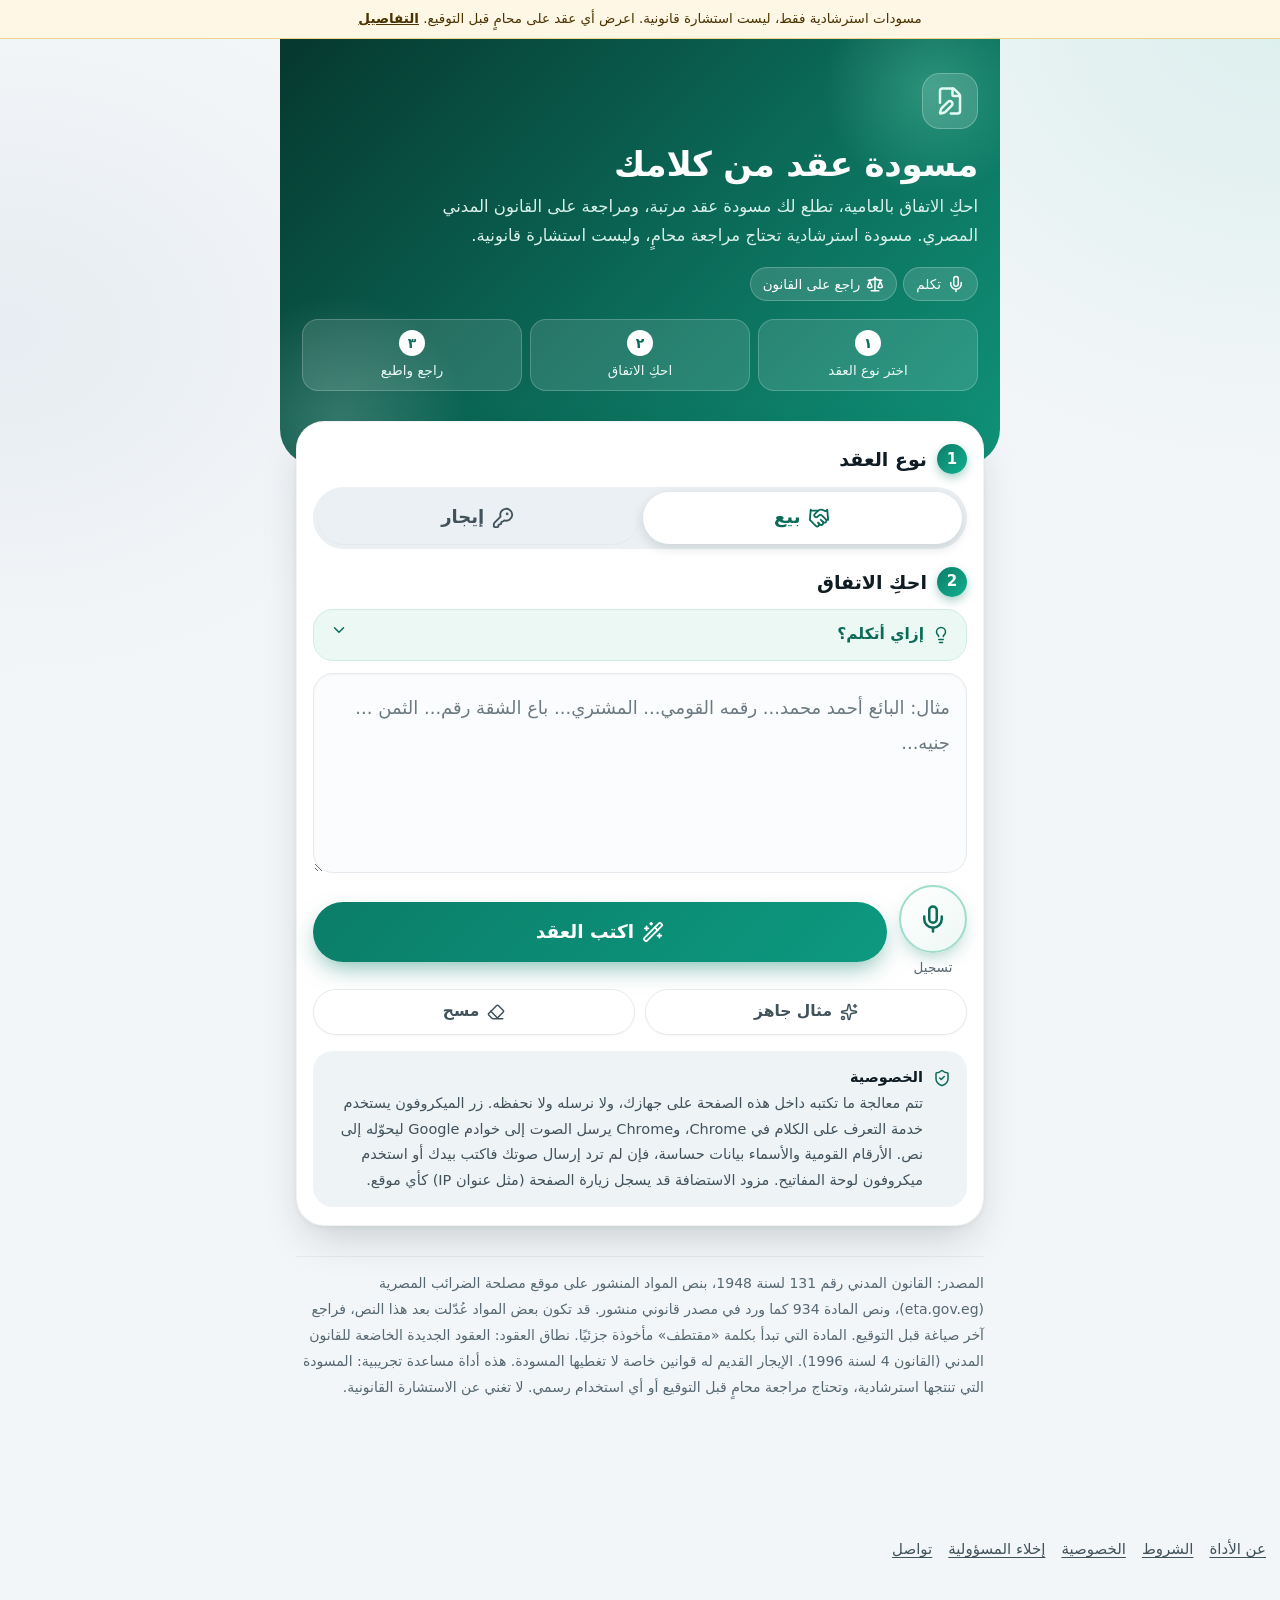
==== tpl.html @ 4c4e06c0 "Add tpl.html" ====
<!doctype html>
<html lang="ar" dir="rtl">
<head>
<meta charset="utf-8">
<meta name="viewport" content="width=device-width, initial-scale=1">
<meta name="theme-color" content="#0e5c4c">
<meta name="color-scheme" content="light">
<meta http-equiv="Content-Security-Policy" content="default-src 'none'; script-src 'unsafe-inline'; style-src 'unsafe-inline'; font-src data:; img-src data:; connect-src 'none'; media-src 'none'; object-src 'none'; base-uri 'none'; form-action 'none'">
<meta name="referrer" content="no-referrer">
<link rel="icon" href="data:image/svg+xml,%3Csvg%20xmlns=%27http://www.w3.org/2000/svg%27%20viewBox=%270%200%2024%2024%27%3E%3Crect%20width=%2724%27%20height=%2724%27%20rx=%275%27%20fill=%27%230e5c4c%27/%3E%3Cpath%20d=%27M8%206h6l3%203v9H8z%27%20fill=%27none%27%20stroke=%27white%27%20stroke-width=%271.6%27/%3E%3C/svg%3E">
<meta name="description" content="مسودة عقد بيع أو إيجار من كلامك بالعامية المصرية، مع مراجعة على القانون المدني. مسودة استرشادية ليست استشارة قانونية.">
<title>مسودة عقد من كلامك</title>
<style>
*{box-sizing:border-box;-webkit-tap-highlight-color:transparent}
:root{
 --ink:#14232a;--ink2:#3d4e55;--mute:#53656c;--line:#e4dfd4;--bg:#f4f1ea;--card:#fff;
 --g900:#0a3f34;--g700:#0e5c4c;--g600:#127560;--g100:#dcefe8;--g50:#eef7f3;
 --amber:#8a5a00;--amberbg:#fff4d9;--amberb:#efd48f;--blue:#254f8f;--bluebg:#eaf1fb;--blueb:#c6d6ee;--red:#c2272d;--paper:#fffdf7;
 --r1:12px;--r2:18px;--r3:24px;--sh1:0 1px 2px rgba(40,30,10,.06),0 2px 8px rgba(40,30,10,.05);--sh2:0 8px 28px rgba(40,30,10,.12)}
html{-webkit-text-size-adjust:100%;scroll-behavior:smooth}
body{margin:0;background:var(--bg);color:var(--ink);font:17px/1.8 'Tajawal',system-ui,'Segoe UI',Tahoma,Arial,sans-serif}
svg.i{width:22px;height:22px;fill:none;stroke:currentColor;stroke-width:2;stroke-linecap:round;stroke-linejoin:round;flex:none}
svg.i.sm{width:18px;height:18px}svg.i.lg{width:30px;height:30px}
main{max-width:720px;margin:0 auto;padding:0 16px 130px}
.hero{background:radial-gradient(120% 140% at 100% 0,#16856d 0,#0e5c4c 45%,#0a3f34 100%);color:#fff;margin:0 -16px 0;padding:28px 20px 56px;border-radius:0 0 30px 30px;position:relative;overflow:hidden}
.hero:before{content:"";position:absolute;inset:auto -40px -60px auto;width:200px;height:200px;border-radius:50%;background:rgba(255,255,255,.06)}
.hero .logo{width:48px;height:48px;border-radius:16px;background:rgba(255,255,255,.15);display:grid;place-items:center;margin-bottom:14px;color:#fff}
h1{font-size:30px;line-height:1.3;margin:0 0 8px;font-weight:700}
.hero p{margin:0;font-size:16px;line-height:1.75;color:#d3ece4;max-width:34em}
.hero .chips{display:flex;flex-wrap:wrap;gap:6px;margin-top:16px}
.hero .chips span{display:inline-flex;align-items:center;gap:6px;background:rgba(255,255,255,.13);border-radius:999px;padding:2px 10px 2px 11px;font-size:13px}
.panel{background:var(--card);border-radius:var(--r3);box-shadow:var(--sh2);padding:18px 16px 16px;margin:-34px 0 0;position:relative}
h2{font-size:19px;margin:0 0 10px;display:flex;align-items:center;gap:10px;font-weight:700}
h2 .n{display:inline-grid;place-items:center;width:28px;height:28px;border-radius:50%;background:var(--g700);color:#fff;font-size:15px}
.sect{margin:26px 0 0}
.sect>h2{margin-top:0}
h3{font-size:15px;margin:18px 0 6px;color:var(--mute);font-weight:700;display:flex;align-items:center;gap:6px}
p{margin:6px 0}
.sub{color:var(--mute);font-size:15px}
.seg{display:grid;grid-template-columns:1fr 1fr;background:#ece8de;border-radius:var(--r2);padding:5px;gap:5px;margin-bottom:16px}
.seg button{min-height:54px;border:0;background:transparent;border-radius:14px;font-size:18px;font-weight:700;color:var(--mute);display:flex;align-items:center;justify-content:center;gap:8px}
.seg button.on{background:#fff;color:var(--g700);box-shadow:0 2px 8px rgba(0,0,0,.13)}
button{font:inherit;min-height:52px;padding:0 18px;border-radius:var(--r2);border:1.5px solid #d6d0c4;background:#fff;color:var(--ink);cursor:pointer;font-weight:700;font-size:16.5px;display:inline-flex;align-items:center;justify-content:center;gap:8px}
button:active{transform:scale(.98)}
button:focus-visible,textarea:focus-visible,summary:focus-visible{outline:3px solid #7fb8a8;outline-offset:2px}
button.primary{background:var(--g700);color:#fff;border-color:var(--g700);font-size:18px;min-height:58px;box-shadow:0 4px 14px rgba(14,92,76,.28)}
.tips{font-size:15.5px;color:var(--ink2);background:var(--g50);border:1px solid #cfe6dd;border-radius:var(--r2);padding:2px 16px;margin:0 0 12px}
.tips summary{cursor:pointer;font-weight:700;color:var(--g700);min-height:46px;display:flex;align-items:center;gap:8px;list-style:none}
.tips summary::-webkit-details-marker{display:none}
.tips summary .chev{margin-inline-start:auto;transition:transform .2s}
.tips[open] summary .chev{transform:rotate(180deg)}
.tips ul{margin:0 0 10px;padding:0 20px 0 0}
.tips li{margin:4px 0}
.field{position:relative}
textarea{width:100%;min-height:200px;font:inherit;font-size:18px;line-height:1.95;padding:16px;border:1.5px solid #d6d0c4;border-radius:var(--r2);color:var(--ink);resize:vertical;background:#fdfcf9;display:block}
textarea::placeholder{color:#6b7a80}
textarea:focus{border-color:var(--g600);background:#fff}
#status:empty{display:none}#status{min-height:22px;font-size:15px;color:var(--mute);margin:6px 2px 0;display:flex;align-items:center;gap:6px}
.err{color:var(--red)!important}
.bar2{display:grid;grid-template-columns:auto 1fr;gap:12px;align-items:center;margin-top:12px}
.mic{width:68px;height:68px;min-height:68px;padding:0;border-radius:50%;background:var(--g50);border:2px solid #a9d3c5;color:var(--g700);position:relative}
.mic svg.i{width:30px;height:30px}
.mic.rec{background:var(--red);border-color:var(--red);color:#fff;animation:pulse 1.4s infinite}
@keyframes pulse{0%{box-shadow:0 0 0 0 rgba(194,39,45,.45)}100%{box-shadow:0 0 0 18px rgba(194,39,45,0)}}
.lbl{font-size:13.5px;color:var(--mute);text-align:center;margin-top:2px}
.micwrap{display:flex;flex-direction:column;align-items:center}
.row2{display:grid;grid-template-columns:1fr 1fr;gap:10px;margin-top:10px}
.row2 button{min-height:46px;font-size:15.5px;color:var(--ink2);font-weight:700}
.disc{display:flex;gap:10px;background:#fff4e0;border:1.5px solid #e9b54a;border-radius:var(--r2);padding:12px 14px;margin:0 0 12px;font-size:15px;line-height:1.75;color:#4a3300}.disc b{display:block;font-size:16px}.disc svg{flex:none;margin-top:4px;color:#a86a00}
.note{display:flex;gap:10px;background:#efe9df;border-radius:var(--r2);padding:14px 16px;margin:16px 0 0;font-size:14.5px;line-height:1.75;color:var(--ink2)}
.note svg{margin-top:4px;color:var(--g700)}
.note b{display:block;margin-bottom:1px;color:var(--ink)}
.sum{background:var(--card);border:1px solid var(--line);border-radius:var(--r3);padding:16px;margin:0 0 4px;box-shadow:var(--sh1);display:grid;grid-template-columns:auto 1fr;gap:16px;align-items:center}
.sum.bad{background:#fffaf0;border-color:var(--amberb)}
.ring{--p:0;width:82px;height:82px;border-radius:50%;background:conic-gradient(var(--g600) calc(var(--p)*1%),#e8e3d8 0);display:grid;place-items:center;position:relative}
.sum.bad .ring{background:conic-gradient(#d99a12 calc(var(--p)*1%),#eadfc3 0)}
.ring:before{content:"";position:absolute;inset:9px;background:#fff;border-radius:50%}
.sum.bad .ring:before{background:#fffaf0}
.ring b{position:relative;font-size:22px;line-height:1;font-weight:700;text-align:center}
.ring small{display:block;font-size:12px;color:var(--mute);font-weight:400;margin-top:2px}
.sum .tt{font-size:19px;font-weight:700;line-height:1.5}
.sum .sub{font-size:14.5px;line-height:1.65;margin-top:4px}
.chk{background:var(--card);border:1px solid var(--line);border-radius:var(--r2);padding:13px 14px;margin:10px 0;display:flex;gap:12px;align-items:flex-start;box-shadow:var(--sh1)}
.chk .ic{flex:none;width:36px;height:36px;border-radius:12px;display:grid;place-items:center}
.chk.x{background:#fffaf0;border-color:var(--amberb)}
.chk.x .ic{background:var(--amberbg);color:var(--amber)}
.chk.i{background:#f7faff;border-color:var(--blueb)}
.chk.i .ic{background:var(--bluebg);color:var(--blue)}
.chk b{display:block;line-height:1.55;font-size:17px}
.chk .d{color:var(--ink2);font-size:15px;line-height:1.7;margin-top:2px}
.art{display:inline-block;background:#efe9df;border-radius:8px;padding:0 8px;font-size:13px;margin-inline-start:8px;color:var(--mute);font-weight:400;line-height:1.7;vertical-align:1px}
.oks{display:flex;flex-wrap:wrap;gap:8px;margin:6px 0}
.ok{background:var(--g100);color:var(--g700);border-radius:999px;padding:3px 12px 3px 14px;font-size:15px;font-weight:700;display:inline-flex;align-items:center;gap:5px}
.ok .art{background:#fff;margin-inline-start:4px}
.doc{background:var(--paper);border-radius:4px;padding:0 0 22px;margin:12px 0;box-shadow:0 10px 30px rgba(60,45,10,.16),0 0 0 1px #e6dfcd;font-family:'NaskhDoc','Tajawal',serif;position:relative;overflow:hidden}
.doc:before{content:"";display:block;height:8px;background:linear-gradient(90deg,var(--g900),var(--g600))}
.doc .in{padding:22px 20px 0}
.doc .t{font-size:30px;font-weight:700;text-align:center;margin:0 0 6px;color:var(--g900)}
.doc .tl{height:2px;margin:0 auto 20px;width:96px;background:#b8a874;border-radius:2px}
.doc p{line-height:2.15;margin:0 0 12px;font-size:19.5px;text-align:justify}
.doc .cl{margin:0 0 14px}
.doc .ch{display:flex;align-items:center;gap:8px;font-weight:700;color:var(--g700);font-size:18px;line-height:1.7;margin-bottom:0}
.doc .ch:after{content:"";flex:1;height:1px;background:#e3dcc8}
.doc .ch em{font-style:normal;color:var(--ink2);font-weight:400}
.doc .cl p{margin:0}
.doc .sigs{display:grid;grid-template-columns:1fr 1fr;gap:18px;margin-top:30px}
.doc .sg{border-top:1.5px solid #8a8f8c;padding-top:6px;text-align:center;font-size:17px;line-height:1.6}
.doc .sg small{display:block;color:var(--mute);font-size:14px}
mark{background:var(--amberbg);color:#5e3d00;padding:0 6px;border-radius:6px;font-weight:700;box-shadow:inset 0 -2px 0 var(--amberb)}
.ref{background:var(--card);border:1px solid var(--line);border-radius:var(--r2);padding:12px 14px;margin:8px 0;box-shadow:var(--sh1)}.ref b{display:inline-block;color:var(--g700);background:var(--g50);border-radius:8px;padding:0 10px;margin-bottom:2px}.ref span{display:block;color:var(--ink);font-size:16px;line-height:1.85}
footer{color:var(--mute);font-size:14px;line-height:1.85;margin-top:30px;border-top:1px solid var(--line);padding-top:14px}
.dock{position:fixed;inset-inline:0;bottom:0;background:rgba(255,253,247,.96);backdrop-filter:blur(8px);border-top:1px solid var(--line);padding:10px 14px calc(10px + env(safe-area-inset-bottom));display:grid;grid-template-columns:1.2fr 1fr;gap:10px;max-width:720px;margin:0 auto;box-shadow:0 -8px 24px rgba(60,45,10,.10);border-radius:20px 20px 0 0}
.dock[hidden]{display:none}
.hint{display:flex;gap:8px;align-items:flex-start;color:var(--ink2);font-size:15px;margin:2px 0 10px}
@media(min-width:560px){.hero{border-radius:0 0 30px 30px}}

.lawbar{background:#fff4e0;border-bottom:1.5px solid #e9b54a;color:#4a3300;font-size:14px;line-height:1.6;padding:8px 14px;text-align:center}
.lawbar a{color:#4a3300;font-weight:700}
nav.fnav{display:flex;flex-wrap:wrap;gap:6px 16px;margin:18px 0 0;padding:0;font-size:15px}
nav.fnav a{color:var(--ink2);text-underline-offset:3px;padding:6px 0;min-height:24px}
.pg{background:var(--card);border:1px solid var(--line);border-radius:var(--r2);padding:18px 16px;margin:14px 12px}
.pg h1{margin:0 0 10px;font-size:24px}.pg h2{margin:16px 0 4px;font-size:17px}.pg p,.pg li{line-height:1.9;color:var(--ink2)}
.pg ul{padding-inline-start:20px;margin:6px 0}
.pg .back{display:inline-block;margin-top:12px;font-weight:700;color:var(--ink)}
.pg mark{background:#fff1b8;color:#14232a;padding:0 4px;border-radius:4px}
.tver{margin-top:14px;font-size:13px;color:var(--mute);border-top:1px dashed var(--line);padding-top:8px}
.dock{grid-template-columns:minmax(0,1.3fr) minmax(0,1fr) minmax(0,1fr);gap:8px}.dock button{padding-inline:8px;min-width:0}

/* v4 modern */
:root{--ink:#0f1c24;--ink2:#41525b;--mute:#566872;--line:#e6eaee;--bg:#f3f6f8;--card:#fff;--acc:#0b7d68;--acc2:#12b08f;--g700:#0b6b59;--g600:#0b7d68;--g50:#ecf8f4;--g100:#d6f0e8;--r1:14px;--r2:20px;--r3:28px;--sh1:0 1px 2px rgba(15,28,36,.05),0 4px 14px rgba(15,28,36,.06);--sh2:0 2px 4px rgba(15,28,36,.04),0 18px 44px -12px rgba(15,28,36,.22)}
body{background:var(--bg);background-image:radial-gradient(60% 40% at 100% 0,rgba(18,176,143,.10),transparent 70%),radial-gradient(50% 30% at 0 20%,rgba(37,79,143,.06),transparent 70%);background-repeat:no-repeat;letter-spacing:0}
.hero{background:linear-gradient(135deg,#06382f 0%,#0b6b59 55%,#12a487 120%);padding:34px 22px 74px;border-radius:0 0 36px 36px}
.hero:before{width:260px;height:260px;inset:auto auto -90px -70px;background:radial-gradient(circle,rgba(255,255,255,.18),rgba(255,255,255,0) 70%)}
.hero:after{content:"";position:absolute;inset:-60px -40px auto auto;width:220px;height:220px;border-radius:50%;background:radial-gradient(circle,rgba(125,235,200,.28),rgba(125,235,200,0) 70%)}
.hero .logo{width:56px;height:56px;border-radius:18px;background:rgba(255,255,255,.16);border:1px solid rgba(255,255,255,.28);backdrop-filter:blur(6px)}
h1{font-size:34px;line-height:1.25;font-weight:800;letter-spacing:-.2px}
.hero p{font-size:16.5px;color:#d9f1ea}
.hero .chips span{background:rgba(255,255,255,.14);border:1px solid rgba(255,255,255,.22);padding:4px 12px;font-size:13.5px}
.steps{display:grid;grid-template-columns:repeat(3,1fr);gap:8px;margin:18px 0 0;padding:0;list-style:none}
.steps li{background:rgba(255,255,255,.12);border:1px solid rgba(255,255,255,.2);border-radius:16px;padding:10px 8px;text-align:center;font-size:13.5px;line-height:1.5;color:#eafaf5;display:flex;flex-direction:column;align-items:center;gap:4px}
.steps b{display:grid;place-items:center;width:26px;height:26px;border-radius:50%;background:#fff;color:#0b6b59;font-size:14px}
.panel{border-radius:var(--r3);box-shadow:var(--sh2);border:1px solid rgba(15,28,36,.05);padding:20px 16px 18px;margin-top:-44px}
h2{font-size:19px;font-weight:800}
h2 .n{background:linear-gradient(135deg,var(--acc),var(--acc2));width:30px;height:30px;box-shadow:0 4px 10px rgba(11,125,104,.35)}
.seg{background:#eaf0f3;border-radius:999px;padding:5px}
.seg button{border-radius:999px;min-height:52px;color:var(--ink2)}
.seg button.on{color:var(--g700);box-shadow:0 4px 12px rgba(15,28,36,.14)}
button{border:1.5px solid var(--line);border-radius:999px;background:#fff;box-shadow:0 1px 2px rgba(15,28,36,.04)}
button.primary{background:linear-gradient(135deg,var(--acc) 0%,#0d9a80 100%);border:0;box-shadow:0 10px 24px -6px rgba(11,125,104,.55);min-height:60px;font-size:18.5px}
.mic{background:linear-gradient(135deg,#fff,var(--g50));border:2px solid #9fdccb;box-shadow:0 8px 20px -8px rgba(11,125,104,.5)}
.tips{background:var(--g50);border:1px solid #cdeee3;border-radius:var(--r2)}
textarea{border:1.5px solid var(--line);background:#fbfcfd;border-radius:var(--r2);box-shadow:inset 0 1px 2px rgba(15,28,36,.04)}
textarea:focus{border-color:var(--acc2);box-shadow:0 0 0 4px rgba(18,176,143,.16)}
.note{background:#eef3f6;border-radius:var(--r2)}
.sect>h2{font-size:20px}
.dock{background:rgba(255,255,255,.88);backdrop-filter:saturate(1.4) blur(14px);border-top:1px solid rgba(15,28,36,.08);box-shadow:0 -10px 30px -12px rgba(15,28,36,.22);border-radius:22px 22px 0 0}
.doc{background:#fff;border-radius:var(--r2);box-shadow:var(--sh2);border:1px solid rgba(15,28,36,.05);border-top:5px solid var(--acc2)}
.pg{border-radius:var(--r3);box-shadow:var(--sh1);border:1px solid rgba(15,28,36,.05)}
.lawbar{background:#fff7e6;border-bottom:1px solid #f0d28a;font-size:13.5px}
footer{color:var(--mute)}
.dock{grid-template-columns:minmax(0,1.5fr) minmax(0,1fr) minmax(0,1fr)}.dock button{font-size:15px;white-space:nowrap;padding-inline:6px;gap:6px}
@media print{
 body{background:#fff}.lawbar,.hero,.panel,#checks,.sum,#sumsect,.hint,.dock,footer,nav.fnav,.sect>h2,#refsect,.pg,.noprint{display:none!important}
 #out,#out>.sect{display:block!important;border:0;box-shadow:none;padding:0;margin:0}
 #out>.sect:first-child,#out>.sect:last-child{display:none!important}
 .disc{break-inside:avoid}
 #out[hidden]{display:none!important}
 .printdisc{display:block!important}
 .doc,.doc .in{box-shadow:none!important;border:0!important;font-size:13pt;color:#000}
 mark{background:none;border-bottom:1px dotted #000;color:#000}
}
.printdisc{display:none;font-size:11pt;border:1px solid #000;padding:6px 8px;margin-bottom:10px}
@media(prefers-reduced-motion:reduce){*{animation:none!important;transition:none!important}}
</style>
</head>
<body>
<noscript><p style="padding:20px;font:18px/1.8 system-ui,Tahoma,Arial,sans-serif;background:#fff4e0;margin:0">هذه الصفحة تحتاج تفعيل JavaScript في المتصفح لتعمل.</p></noscript>
<svg width="0" height="0" style="position:absolute" aria-hidden="true"><defs><symbol id="i-mic" viewBox="0 0 24 24"><path d="M12 19v3" /> <path d="M19 10v2a7 7 0 0 1-14 0v-2" /> <rect x="9" y="2" width="6" height="13" rx="3" /></symbol><symbol id="i-mic-off" viewBox="0 0 24 24"><path d="M12 19v3" /> <path d="M15 9.34V5a3 3 0 0 0-5.68-1.33" /> <path d="M16.95 16.95A7 7 0 0 1 5 12v-2" /> <path d="M18.89 13.23A7 7 0 0 0 19 12v-2" /> <path d="m2 2 20 20" /> <path d="M9 9v3a3 3 0 0 0 5.12 2.12" /></symbol><symbol id="i-file-text" viewBox="0 0 24 24"><path d="M6 22a2 2 0 0 1-2-2V4a2 2 0 0 1 2-2h8a2.4 2.4 0 0 1 1.704.706l3.588 3.588A2.4 2.4 0 0 1 20 8v12a2 2 0 0 1-2 2z" /> <path d="M14 2v5a1 1 0 0 0 1 1h5" /> <path d="M10 9H8" /> <path d="M16 13H8" /> <path d="M16 17H8" /></symbol><symbol id="i-copy" viewBox="0 0 24 24"><rect width="14" height="14" x="8" y="8" rx="2" ry="2" /> <path d="M4 16c-1.1 0-2-.9-2-2V4c0-1.1.9-2 2-2h10c1.1 0 2 .9 2 2" /></symbol><symbol id="i-download" viewBox="0 0 24 24"><path d="M12 15V3" /> <path d="M21 15v4a2 2 0 0 1-2 2H5a2 2 0 0 1-2-2v-4" /> <path d="m7 10 5 5 5-5" /></symbol><symbol id="i-check" viewBox="0 0 24 24"><path d="M20 6 9 17l-5-5" /></symbol><symbol id="i-info" viewBox="0 0 24 24"><circle cx="12" cy="12" r="10" /> <path d="M12 16v-4" /> <path d="M12 8h.01" /></symbol><symbol id="i-scale" viewBox="0 0 24 24"><path d="M12 3v18" /> <path d="m19 8 3 8a5 5 0 0 1-6 0zV7" /> <path d="M3 7h1a17 17 0 0 0 8-2 17 17 0 0 0 8 2h1" /> <path d="m5 8 3 8a5 5 0 0 1-6 0zV7" /> <path d="M7 21h10" /></symbol><symbol id="i-eraser" viewBox="0 0 24 24"><path d="M21 21H8a2 2 0 0 1-1.42-.587l-3.994-3.999a2 2 0 0 1 0-2.828l10-10a2 2 0 0 1 2.829 0l5.999 6a2 2 0 0 1 0 2.828L12.834 21" /> <path d="m5.082 11.09 8.828 8.828" /></symbol><symbol id="i-sparkles" viewBox="0 0 24 24"><path d="M11.017 2.814a1 1 0 0 1 1.966 0l1.051 5.558a2 2 0 0 0 1.594 1.594l5.558 1.051a1 1 0 0 1 0 1.966l-5.558 1.051a2 2 0 0 0-1.594 1.594l-1.051 5.558a1 1 0 0 1-1.966 0l-1.051-5.558a2 2 0 0 0-1.594-1.594l-5.558-1.051a1 1 0 0 1 0-1.966l5.558-1.051a2 2 0 0 0 1.594-1.594z" /> <path d="M20 2v4" /> <path d="M22 4h-4" /> <circle cx="4" cy="20" r="2" /></symbol><symbol id="i-chevron-down" viewBox="0 0 24 24"><path d="m6 9 6 6 6-6" /></symbol><symbol id="i-key-round" viewBox="0 0 24 24"><path d="M2.586 17.414A2 2 0 0 0 2 18.828V21a1 1 0 0 0 1 1h3a1 1 0 0 0 1-1v-1a1 1 0 0 1 1-1h1a1 1 0 0 0 1-1v-1a1 1 0 0 1 1-1h.172a2 2 0 0 0 1.414-.586l.814-.814a6.5 6.5 0 1 0-4-4z" /> <circle cx="16.5" cy="7.5" r=".5" fill="currentColor" /></symbol><symbol id="i-handshake" viewBox="0 0 24 24"><path d="m11 17 2 2a1 1 0 1 0 3-3" /> <path d="m14 14 2.5 2.5a1 1 0 1 0 3-3l-3.88-3.88a3 3 0 0 0-4.24 0l-.88.88a1 1 0 1 1-3-3l2.81-2.81a5.79 5.79 0 0 1 7.06-.87l.47.28a2 2 0 0 0 1.42.25L21 4" /> <path d="m21 3 1 11h-2" /> <path d="M3 3 2 14l6.5 6.5a1 1 0 1 0 3-3" /> <path d="M3 4h8" /></symbol><symbol id="i-square-pen" viewBox="0 0 24 24"><path d="M12 3H5a2 2 0 0 0-2 2v14a2 2 0 0 0 2 2h14a2 2 0 0 0 2-2v-7" /> <path d="M18.375 2.625a1 1 0 0 1 3 3l-9.013 9.014a2 2 0 0 1-.853.505l-2.873.84a.5.5 0 0 1-.62-.62l.84-2.873a2 2 0 0 1 .506-.852z" /></symbol><symbol id="i-shield-check" viewBox="0 0 24 24"><path d="M20 13c0 5-3.5 7.5-7.66 8.95a1 1 0 0 1-.67-.01C7.5 20.5 4 18 4 13V6a1 1 0 0 1 1-1c2 0 4.5-1.2 6.24-2.72a1.17 1.17 0 0 1 1.52 0C14.51 3.81 17 5 19 5a1 1 0 0 1 1 1z" /> <path d="m9 12 2 2 4-4" /></symbol><symbol id="i-trash" viewBox="0 0 24 24"><path d="M10 11v6" /> <path d="M14 11v6" /> <path d="M19 6v14a2 2 0 0 1-2 2H7a2 2 0 0 1-2-2V6" /> <path d="M3 6h18" /> <path d="M8 6V4a2 2 0 0 1 2-2h4a2 2 0 0 1 2 2v2" /></symbol><symbol id="i-wand-sparkles" viewBox="0 0 24 24"><path d="m21.64 3.64-1.28-1.28a1.21 1.21 0 0 0-1.72 0L2.36 18.64a1.21 1.21 0 0 0 0 1.72l1.28 1.28a1.2 1.2 0 0 0 1.72 0L21.64 5.36a1.2 1.2 0 0 0 0-1.72" /> <path d="m14 7 3 3" /> <path d="M5 6v4" /> <path d="M19 14v4" /> <path d="M10 2v2" /> <path d="M7 8H3" /> <path d="M21 16h-4" /> <path d="M11 3H9" /></symbol><symbol id="i-circle-check" viewBox="0 0 24 24"><circle cx="12" cy="12" r="10" /> <path d="m16 9-5.5 5.5L8 12" /></symbol><symbol id="i-lightbulb" viewBox="0 0 24 24"><path d="M15 14c.2-1 .7-1.7 1.5-2.5 1-.9 1.5-2.2 1.5-3.5A6 6 0 0 0 6 8c0 1 .2 2.2 1.5 3.5.7.7 1.3 1.5 1.5 2.5" /> <path d="M9 18h6" /> <path d="M10 22h4" /></symbol><symbol id="i-file-pen" viewBox="0 0 24 24"><path d="M12.659 22H18a2 2 0 0 0 2-2V8a2.4 2.4 0 0 0-.706-1.706l-3.588-3.588A2.4 2.4 0 0 0 14 2H6a2 2 0 0 0-2 2v9.34" /> <path d="M14 2v5a1 1 0 0 0 1 1h5" /> <path d="M10.378 12.622a1 1 0 0 1 3 3.003L8.36 20.637a2 2 0 0 1-.854.506l-2.867.837a.5.5 0 0 1-.62-.62l.836-2.869a2 2 0 0 1 .506-.853z" /></symbol><symbol id="i-circle-x" viewBox="0 0 24 24"><circle cx="12" cy="12" r="10" /> <path d="m15 9-6 6" /> <path d="m9 9 6 6" /></symbol><symbol id="i-stamp" viewBox="0 0 24 24"><path d="M14 13V8.5C14 7 15 7 15 5a3 3 0 0 0-6 0c0 2 1 2 1 3.5V13" /> <path d="M20 15.5a2.5 2.5 0 0 0-2.5-2.5h-11A2.5 2.5 0 0 0 4 15.5V17a1 1 0 0 0 1 1h14a1 1 0 0 0 1-1z" /> <path d="M5 22h14" /></symbol><symbol id="i-alert" viewBox="0 0 24 24"><path d="m21.73 18-8-14a2 2 0 0 0-3.48 0l-8 14A2 2 0 0 0 4 21h16a2 2 0 0 0 1.73-3"/><path d="M12 9v4"/><path d="M12 17h.01"/></symbol></defs></svg>
<aside class="lawbar" aria-label="تنبيه قانوني">مسودات استرشادية فقط، ليست استشارة قانونية. اعرض أي عقد على محامٍ قبل التوقيع. <a href="#/disclaimer">التفاصيل</a></aside>
<main>
<div id="home"><header class="hero"><div class="logo"><svg class="i lg" aria-hidden="true"><use href="#i-file-pen"/></svg></div><h1>مسودة عقد من كلامك</h1><p>احكِ الاتفاق بالعامية، تطلع لك مسودة عقد مرتبة، ومراجعة على القانون المدني المصري. مسودة استرشادية تحتاج مراجعة محامٍ، وليست استشارة قانونية.</p><div class="chips"><span><svg class="i sm" aria-hidden="true"><use href="#i-mic"/></svg>تكلم</span><span><svg class="i sm" aria-hidden="true"><use href="#i-scale"/></svg>راجع على القانون</span></div><ol class="steps"><li><b>١</b>اختر نوع العقد</li><li><b>٢</b>احكِ الاتفاق</li><li><b>٣</b>راجع واطبع</li></ol></header>
<section class="panel">
<h2><span class="n">1</span>نوع العقد</h2>
<div class="seg" role="group" aria-label="نوع العقد"><button id="k-sale" class="on" type="button"><svg class="i" aria-hidden="true"><use href="#i-handshake"/></svg>بيع</button><button id="k-lease" type="button"><svg class="i" aria-hidden="true"><use href="#i-key-round"/></svg>إيجار</button></div>
<h2><span class="n">2</span>احكِ الاتفاق</h2>
<details class="tips"><summary><svg class="i sm" aria-hidden="true"><use href="#i-lightbulb"/></svg>إزاي أتكلم؟<span class="chev"><svg class="i sm" aria-hidden="true"><use href="#i-chevron-down"/></svg></span></summary><ul><li>اذكر البائع والمشتري (أو المؤجر والمستأجر) بالاسم، ثم الرقم القومي لكل واحد.</li><li>جملة قصيرة لكل معلومة: الوصف، الثمن أو الأجرة، السداد، المدة، التسليم.</li><li>الأرقام بالأرقام أو بالكلام، مع كلمة «جنيه».</li><li>التاريخ مثل: من 1/1/2027، أو: من أول يناير 2027.</li></ul></details>
<div class="field"><textarea id="txt" dir="rtl" lang="ar" placeholder="مثال: البائع أحمد محمد... رقمه القومي... المشتري... باع الشقة رقم... الثمن ... جنيه..." aria-label="نص الاتفاق"></textarea></div>
<div id="status" role="status"></div>
<div class="bar2"><div class="micwrap"><button id="mic" class="mic" type="button" aria-label="ابدأ التسجيل"><svg class="i" aria-hidden="true"><use href="#i-mic"/></svg></button><div class="lbl" id="miclbl">تسجيل</div></div><button id="go" class="primary" type="button"><svg class="i" aria-hidden="true"><use href="#i-wand-sparkles"/></svg>اكتب العقد</button></div>
<div class="row2"><button id="ex" type="button"><svg class="i sm" aria-hidden="true"><use href="#i-sparkles"/></svg>مثال جاهز</button><button id="clr" type="button"><svg class="i sm" aria-hidden="true"><use href="#i-eraser"/></svg>مسح</button></div>
<div class="note"><svg class="i sm" aria-hidden="true"><use href="#i-shield-check"/></svg><div><b>الخصوصية</b>تتم معالجة ما تكتبه داخل هذه الصفحة على جهازك، ولا نرسله ولا نحفظه. زر الميكروفون يستخدم خدمة التعرف على الكلام في Chrome، وChrome يرسل الصوت إلى خوادم Google ليحوّله إلى نص. الأرقام القومية والأسماء بيانات حساسة، فإن لم ترد إرسال صوتك فاكتب بيدك أو استخدم ميكروفون لوحة المفاتيح. مزود الاستضافة قد يسجل زيارة الصفحة (مثل عنوان IP) كأي موقع.</div></div>
</section>
<div id="out" hidden>
<section class="sect"><h2><span class="n">3</span>مراجعة على القانون المدني</h2>
<div class="sum" id="sum" role="status"></div>
<div id="checks"></div></section>
<section class="sect"><h2><span class="n">4</span>المسودة</h2>
<div class="disc" role="note"><svg class="i sm" aria-hidden="true"><use href="#i-alert"/></svg><div><b>تنبيه مهم</b>هذه مسودة آلية للاسترشاد فقط. ليست استشارة قانونية ولا عقدًا نهائيًا، وقد تخطئ في فهم الكلام أو في اختيار البنود. قبل التوقيع اعرضها على محامٍ، وراجع الأسماء والأرقام والمبالغ من المستندات الأصلية. ولا تنتقل ملكية العقار إلا بالتسجيل في الشهر العقاري.</div></div>
<p class="hint"><svg class="i sm" aria-hidden="true"><use href="#i-info"/></svg><span>الخانات الصفراء بين أقواس مربعة ناقصة. أكمل كلامك واضغط «اكتب العقد» مرة ثانية، أو انسخ النص وعدّله.</span></p>
<div class="printdisc">مسودة استرشادية آلية وليست استشارة قانونية. تُراجَع من محامٍ قبل التوقيع.</div><div class="doc" id="doc"></div></section>
<section class="sect"><h2><svg class="i" aria-hidden="true"><use href="#i-scale"/></svg>المواد المرجعية</h2>
<div id="refs"></div></section>
</div>
<footer>المصدر: القانون المدني رقم 131 لسنة 1948، بنص المواد المنشور على موقع مصلحة الضرائب المصرية (eta.gov.eg)، ونص المادة 934 كما ورد في مصدر قانوني منشور. قد تكون بعض المواد عُدّلت بعد هذا النص، فراجع آخر صياغة قبل التوقيع. المادة التي تبدأ بكلمة «مقتطف» مأخوذة جزئيًا. نطاق العقود: العقود الجديدة الخاضعة للقانون المدني (القانون 4 لسنة 1996). الإيجار القديم له قوانين خاصة لا تغطيها المسودة. هذه أداة مساعدة تجريبية: المسودة التي تنتجها استرشادية، وتحتاج مراجعة محامٍ قبل التوقيع أو أي استخدام رسمي. لا تغني عن الاستشارة القانونية.</footer>

</div>
<section id="pg-about" class="pg" hidden><h1>عن الأداة</h1><p>«مسودة عقد من كلامك» أداة مجانية تجريبية. تحكي الاتفاق بالعامية المصرية، فتطلع لك مسودة عقد بيع أو إيجار مرتبة، وتراجعها على نصوص القانون المدني المصري.</p><h2>من نحن</h2><p>الأداة من تطوير وتشغيل سامح طه، بشكل فردي. يعمل سامح في صياغة العقود وكتابتها، ويعمل في مكتب محاماة، وأُعدّت الأداة بعد الرجوع إلى مكتب المحاماة الذي يعمل فيه.</p><h2>ما هي وما ليست</h2><ul><li>أداة مساعدة تكتب مسودة وتنبّه للبنود الناقصة.</li><li>ليست مكتب محاماة ولا جهة حكومية، ولا تقدم استشارة قانونية، ولا تعوّض عن المحامي.</li><li>لا تسجّل العقد في الشهر العقاري ولا توثّقه.</li><li>المسودة للاسترشاد فقط، وراجعها مع محامٍ قبل التوقيع.</li></ul><h2>الدعم</h2><p>لأي مشكلة في استخدام الأداة (خطأ في الموقع أو سؤال عن طريقة الاستخدام): <a href="mailto:samehtaha747@gmail.com">samehtaha747@gmail.com</a>. الدعم تقني فقط ولا نرد على أي استفسار قانوني.</p><a class="back" href="#/">العودة للأداة</a></section>
<section id="pg-terms" class="pg" hidden><h1>شروط الاستخدام</h1><p>باستخدامك الأداة توافق على التالي. آخر تحديث: ٢٦ نوفمبر ٢٠٢٦.</p><ul><li>الأداة تنتج مسودات استرشادية آلية. قد تخطئ في فهم الكلام أو في اختيار البنود أو في الأسماء والأرقام والمبالغ.</li><li>أنت المسؤول عن مراجعة كل بيان في المسودة من مستنداتك الأصلية قبل أي استخدام.</li><li>لا تعتمد على المسودة وحدها في توقيع أو دفع أو تسجيل. اعرضها على محامٍ مرخّص.</li><li>تُقدَّم الأداة «كما هي» دون أي ضمان بالدقة أو الاكتمال أو الملاءمة لحالتك. وبالقدر الذي يسمح به القانون، لا يتحمل مشغّل الأداة مسؤولية عن أي خسارة ناتجة عن استخدامها. تحقق من مدى سريان هذا البند مع محامٍ.</li><li>نصوص المواد المعروضة مأخوذة من القانون المدني رقم 131 لسنة 1948 كما نشرته مصلحة الضرائب المصرية، وقد تكون عُدّلت لاحقًا.</li><li>لا تدخل بيانات حقيقية حساسة لا حاجة لها. استخدم أسماء وأرقامًا تجريبية عند التجربة.</li></ul><p>هذه الصياغة نفسها تحتاج مراجعة محامٍ قبل الإطلاق الرسمي.</p><a class="back" href="#/">العودة للأداة</a></section>
<section id="pg-privacy" class="pg" hidden><h1>الخصوصية</h1><p>آخر تحديث: ٢٦ نوفمبر ٢٠٢٦.</p><h2>ما تكتبه</h2><p>النص الذي تكتبه أو تتكلم به يُعالَج داخل متصفحك على جهازك لتكوين المسودة. لا يرسله موقعنا إلى أي خادم ولا يحفظه، ويختفي عند إغلاق الصفحة أو تحديثها.</p><h2>الميكروفون</h2><p>زر الميكروفون يطلب إذنك أولًا، ويستخدم خدمة التعرف على الكلام في متصفح Chrome. Chrome يرسل الصوت إلى خوادم Google ليحوّله إلى نص، وهذا يخضع لسياسة خصوصية Google وليس لنا سيطرة عليه. لا نحصل على تسجيل الصوت. إن أردت تجنّب ذلك فاكتب بيدك ولا تضغط زر الميكروفون.</p><h2>ما قد تسجله الاستضافة</h2><p>الموقع مُستضاف لدى مزوّد استضافة خارجي، وقد تسجّل خوادمه بيانات تقنية مثل عنوان IP ونوع المتصفح عند فتح الصفحة. لا نضع في الصفحة أي أدوات تتبع أو إعلانات أو كوكيز.</p><h2>مراسلة الدعم</h2><p>إن راسلت بريد الدعم فالرسالة تصل إلى سامح طه وتخضع لسياسة خصوصية مزوّد البريد. نستخدمها للرد عليك فقط. لا ترسل بيانات عقد حقيقية أو أرقامًا قومية.</p><h2>ملاحظة</h2><p>إن أضفنا مستقبلًا حسابات أو حفظًا للعقود، سنحدّث هذه الصفحة قبل ذلك. هذه الصياغة تحتاج مراجعة محامٍ، خصوصًا لو استخدم الموقع أشخاص خارج مصر.</p><a class="back" href="#/">العودة للأداة</a></section>
<section id="pg-disclaimer" class="pg" hidden><h1>إخلاء مسؤولية قانوني</h1><p>المسودات التي تنتجها هذه الأداة استرشادية فقط، وليست استشارة قانونية ولا عقدًا نهائيًا.</p><ul><li>قد تحتوي المسودة على أخطاء أو نقص أو بنود لا تناسب حالتك.</li><li>لا تنتقل ملكية العقار إلا بالتسجيل في الشهر العقاري، ومجرد توقيع عقد عرفي لا يكفي لذلك.</li><li>الإيجار القديم (القوانين 49 لسنة 1977 و136 لسنة 1981 و164 لسنة 2025) والأراضي الزراعية لهما قواعد خاصة لا تغطيها الأداة.</li><li>لا تشمل المسودة الضرائب والرسوم، وهي تختلف بحسب الحالة.</li><li><b>اعرض أي مسودة على محامٍ مرخّص قبل التوقيع.</b></li></ul><a class="back" href="#/">العودة للأداة</a></section>
<section id="pg-contact" class="pg" hidden><h1>تواصل معنا</h1><p>للدعم الفني على الموقع: <a href="mailto:samehtaha747@gmail.com">samehtaha747@gmail.com</a>. نرد على مشاكل الاستخدام فقط، ولا نقدم استشارات قانونية. لا ترسل في رسالتك رقمًا قوميًا أو بيانات عقد حقيقية. للاستشارة القانونية توجّه إلى محامٍ.</p><a class="back" href="#/">العودة للأداة</a></section>
</main>
<nav class="fnav" style="margin:0 14px 90px" aria-label="روابط الموقع"><a href="#/about">عن الأداة</a><a href="#/terms">الشروط</a><a href="#/privacy">الخصوصية</a><a href="#/disclaimer">إخلاء المسؤولية</a><a href="#/contact">تواصل</a></nav>
<div class="dock" id="dock" hidden><button id="copy" class="primary" type="button"><svg class="i" aria-hidden="true"><use href="#i-copy"/></svg><span id="copylbl">انسخ العقد</span></button><button id="word" type="button"><svg class="i" aria-hidden="true"><use href="#i-download"/></svg>Word</button><button id="prt" type="button"><svg class="i" aria-hidden="true"><use href="#i-file-text"/></svg>طباعة</button></div>
<script>
__LOGIC__
const $ = (id) => document.getElementById(id);
const svg = (n, c) => '<svg class="i ' + (c || '') + '" aria-hidden="true"><use href="#i-' + n + '"/></svg>';
const ICON_ALERT = svg('alert', 'sm'), ICON_INFO = svg('info', 'sm'), ICON_OK = svg('check', 'sm');
const esc = (s) => s.replace(/[&<>"']/g, (c) => ({ '&': '&amp;', '<': '&lt;', '>': '&gt;', '"': '&quot;', "'": '&#39;' }[c]));
const TEMPLATE_VER = 'نسخة القالب 1.0 · ٢٦ نوفمبر ٢٠٢٦';
let kind = 'sale', lastPlain = '', recording = false, rec = null, base = '';
function setKind(k) { kind = k; $('k-sale').className = k === 'sale' ? 'on' : ''; $('k-lease').className = k === 'lease' ? 'on' : ''; $('txt').value = ''; $('out').hidden = true; $('dock').hidden = true; }
$('k-sale').onclick = () => setKind('sale');
$('k-lease').onclick = () => setKind('lease');
$('ex').onclick = () => { $('txt').value = SAMPLES[kind]; render(); };
$('clr').onclick = () => { $('txt').value = ''; $('out').hidden = true; $('dock').hidden = true; };
$('go').onclick = render;
const ph = (s) => s.split(/(\u0001[^\u0002]*\u0002)/).filter(Boolean).map((x) => x.startsWith('\u0001') ? '<mark>[' + esc(x.slice(1, -1)) + ']</mark>' : esc(x)).join('');
function docHtml(lines) {
  let h = '<div class="in">', sigs = [];
  for (const s of lines) {
    if (s.startsWith('# ')) { h += '<div class="t">' + esc(s.slice(2)) + '</div><div class="tl"></div>'; continue; }
    if (/: \.{6,}$/.test(s)) { sigs.push(s.replace(/: \.{6,}$/, '').replace(/^الطرف (?:الأول|الثاني) /, '')); continue; }
    const cm = /^(البند [^(:]+)\(([^)]*)\):\s*(.*)$/.exec(s);
    if (cm) { h += '<div class="cl"><div class="ch">' + esc(cm[1].trim()) + '<em>' + esc(cm[2]) + '</em></div><p>' + ph(cm[3]) + '</p></div>'; continue; }
    h += '<p>' + ph(s) + '</p>';
  }
  if (sigs.length) h += '<div class="sigs">' + sigs.map((x) => '<div class="sg">' + esc(x.replace(/[()]/g, '')) + '<small>التوقيع</small></div>').join('') + '</div>';
  return h + '<div class="tver">' + TEMPLATE_VER + ' · مسودة استرشادية تحتاج مراجعة محامٍ</div></div>';
}
function render() {
  const text = $('txt').value;
  if (!text.trim()) { status('اكتب أو سجّل الاتفاق أولًا، ثم اضغط «اكتب العقد».', true); $('txt').focus(); return; }
  status('');
  const p = parse(kind, text), checks = runChecks(kind, p), lines = build(kind, p);
  const real = checks.filter((c) => !c.info), missing = real.filter((c) => !c.ok).length, okc = real.length - missing;
  $('sum').className = 'sum' + (missing ? ' bad' : '');
  const pct = Math.round(okc / real.length * 100);
  $('sum').innerHTML = '<div class="ring" style="--p:' + pct + '"><b>' + okc + '/' + real.length + '<small>موجود</small></b></div><div><div class="tt">' + (missing ? missing + (missing === 1 ? ' بند يحتاج انتباه' : ' بنود تحتاج انتباه') : 'كل البنود الأساسية موجودة') + '</div><div class="sub">الفحص يتأكد من وجود الأركان في كلامك فقط. لا يتأكد من صحة الأسماء أو الأرقام أو من الملكية.</div></div>';
  const card = (c, cls, ic) => '<div class="chk ' + cls + '"><div class="ic" aria-hidden="true">' + ic + '</div><div><b>' + esc(c.name) + (c.art ? ' <span class="art">' + c.art + '</span>' : '') + '</b><div class="d">' + esc(c.detail) + '</div></div></div>';
  const need = checks.filter((c) => !c.info && !c.ok), infos = checks.filter((c) => c.info), oks = checks.filter((c) => !c.info && c.ok);
  $('checks').innerHTML = (need.length ? '<h3>' + ICON_ALERT + 'يحتاج انتباه</h3>' + need.map((c) => card(c, 'x', ICON_ALERT)).join('') : '') + (infos.length ? '<h3>' + ICON_INFO + 'معلومات قانونية</h3>' + infos.map((c) => card(c, 'i', ICON_INFO)).join('') : '') + (oks.length ? '<h3>' + ICON_OK + 'موجود في كلامك</h3><div class="oks">' + oks.map((c) => '<span class="ok">' + ICON_OK + esc(c.name) + (c.art ? ' <span class="art">' + c.art + '</span>' : '') + '</span>').join('') + '</div>' : '');
  $('doc').innerHTML = docHtml(lines);
  lastPlain = lines.map((l) => l.replace(/^# /, '').replace(/\u0001([^\u0002]*)\u0002/g, '[$1]')).join('\n\n') + '\n\n' + TEMPLATE_VER + ' · مسودة استرشادية تحتاج مراجعة محامٍ';
  const show = kind === 'sale' ? ['م 418', 'م 419', 'م 428', 'م 430', 'م 431', 'م 435', 'م 439', 'م 447', 'م 458', 'م 462', 'م 223', 'م 224', 'م 934'] : ['م 558', 'م 559', 'م 562', 'م 564', 'م 567', 'م 579', 'م 583', 'م 590', 'م 591', 'م 593'];
  $('refs').innerHTML = REFS.filter((r) => show.includes(r.n)).map((r) => '<div class="ref"><b>' + r.n + '</b><span>' + esc(r.t) + '</span></div>').join('');
  $('out').hidden = false; $('dock').hidden = false;
  $('out').scrollIntoView({ behavior: window.matchMedia && matchMedia('(prefers-reduced-motion: reduce)').matches ? 'auto' : 'smooth' });
}
$('copy').onclick = async () => {
  try { await navigator.clipboard.writeText(lastPlain); $('copylbl').textContent = 'تم النسخ'; }
  catch (e) { const t = $('txt'); const ta = document.createElement('textarea'); ta.value = lastPlain; document.body.appendChild(ta); ta.select(); try { document.execCommand('copy'); $('copylbl').textContent = 'تم النسخ'; } catch (e2) { $('copylbl').textContent = 'تعذر النسخ'; } ta.remove(); }
  setTimeout(() => { $('copylbl').textContent = 'انسخ العقد'; }, 2000);
};
/*DOCX_START*/
function makeDocx(paras) {
  const enc = new TextEncoder();
  const X = (s) => s.replace(/&/g, '&amp;').replace(/</g, '&lt;').replace(/>/g, '&gt;').replace(/[\u0000-\u0008\u000B\u000C\u000E-\u001F]/g, '');
  const body = paras.map((t, i) => {
    const head = i === 0, last = i === paras.length - 1 && paras.length > 2;
    const sz = head ? 32 : last ? 20 : 26;
    const rpr = '<w:rPr><w:rFonts w:ascii="Arial" w:hAnsi="Arial" w:cs="Arial"/>' + (head ? '<w:b/><w:bCs/>' : '') + '<w:sz w:val="' + sz + '"/><w:szCs w:val="' + sz + '"/><w:rtl/><w:lang w:bidi="ar-EG"/></w:rPr>';
    return '<w:p><w:pPr><w:bidi/><w:spacing w:after="160" w:line="360" w:lineRule="auto"/><w:jc w:val="' + (head ? 'center' : 'both') + '"/></w:pPr><w:r>' + rpr + '<w:t xml:space="preserve">' + X(t) + '</w:t></w:r></w:p>';
  }).join('');
  const files = [
    ['[Content_Types].xml', '<?xml version="1.0" encoding="UTF-8" standalone="yes"?><Types xmlns="http://schemas.openxmlformats.org/package/2006/content-types"><Default Extension="rels" ContentType="application/vnd.openxmlformats-package.relationships+xml"/><Default Extension="xml" ContentType="application/xml"/><Override PartName="/word/document.xml" ContentType="application/vnd.openxmlformats-officedocument.wordprocessingml.document.main+xml"/></Types>'],
    ['_rels/.rels', '<?xml version="1.0" encoding="UTF-8" standalone="yes"?><Relationships xmlns="http://schemas.openxmlformats.org/package/2006/relationships"><Relationship Id="rId1" Type="http://schemas.openxmlformats.org/officeDocument/2006/relationships/officeDocument" Target="word/document.xml"/></Relationships>'],
    ['word/document.xml', '<?xml version="1.0" encoding="UTF-8" standalone="yes"?><w:document xmlns:w="http://schemas.openxmlformats.org/wordprocessingml/2006/main"><w:body>' + body + '<w:sectPr><w:pgSz w:w="11906" w:h="16838"/><w:pgMar w:top="1134" w:right="1134" w:bottom="1134" w:left="1134" w:header="708" w:footer="708" w:gutter="0"/><w:bidi/></w:sectPr></w:body></w:document>'],
  ].map(([n, c]) => [enc.encode(n), enc.encode(c)]);
  const tbl = new Uint32Array(256);
  for (let n = 0; n < 256; n++) { let c = n; for (let k = 0; k < 8; k++) c = c & 1 ? 0xEDB88320 ^ (c >>> 1) : c >>> 1; tbl[n] = c >>> 0; }
  const crc = (b) => { let c = 0xFFFFFFFF; for (let i = 0; i < b.length; i++) c = tbl[(c ^ b[i]) & 255] ^ (c >>> 8); return (c ^ 0xFFFFFFFF) >>> 0; };
  const parts = [], cen = []; let off = 0;
  const u16 = (v) => [v & 255, (v >> 8) & 255], u32 = (v) => [v & 255, (v >> 8) & 255, (v >> 16) & 255, (v >>> 24) & 255];
  for (const [nm, data] of files) {
    const c = crc(data);
    const lh = new Uint8Array([0x50, 0x4b, 3, 4, ...u16(20), ...u16(0x0800), ...u16(0), ...u16(0), ...u16(0x21), ...u32(c), ...u32(data.length), ...u32(data.length), ...u16(nm.length), ...u16(0)]);
    parts.push(lh, nm, data);
    cen.push(new Uint8Array([0x50, 0x4b, 1, 2, ...u16(20), ...u16(20), ...u16(0x0800), ...u16(0), ...u16(0), ...u16(0x21), ...u32(c), ...u32(data.length), ...u32(data.length), ...u16(nm.length), ...u16(0), ...u16(0), ...u16(0), ...u16(0), ...u32(0), ...u32(off)]), nm);
    off += lh.length + nm.length + data.length;
  }
  const cenLen = cen.reduce((s, x) => s + x.length, 0);
  const end = new Uint8Array([0x50, 0x4b, 5, 6, 0, 0, 0, 0, ...u16(files.length), ...u16(files.length), ...u32(cenLen), ...u32(off), 0, 0]);
  const all = [...parts, ...cen, end], out = new Uint8Array(all.reduce((s, x) => s + x.length, 0)); let p = 0;
  for (const x of all) { out.set(x, p); p += x.length; }
  return out;
}
/*DOCX_END*/
$('word').onclick = () => {
  const paras = lastPlain.split('\n\n').map((l) => l.replace(/\n/g, ' ')).filter(Boolean);
  const bytes = makeDocx(paras);
  const a = document.createElement('a'); a.href = URL.createObjectURL(new Blob([bytes], { type: 'application/vnd.openxmlformats-officedocument.wordprocessingml.document' }));
  a.download = (kind === 'sale' ? 'sale-contract' : 'lease-contract') + '.docx'; document.body.appendChild(a); a.click(); a.remove();
  setTimeout(() => URL.revokeObjectURL(a.href), 60000);
};
$('prt').onclick = () => window.print();
function route() {
  const h = (location.hash || '').replace(/^#\/?/, '');
  const ok = ['about', 'terms', 'privacy', 'disclaimer', 'contact'].includes(h);
  $('home').hidden = ok;
  for (const k of ['about', 'terms', 'privacy', 'disclaimer', 'contact']) $('pg-' + k).hidden = h !== k;
  $('dock').style.display = ok ? 'none' : '';
  const t = { about: 'عن الأداة', terms: 'شروط الاستخدام', privacy: 'الخصوصية', disclaimer: 'إخلاء المسؤولية', contact: 'تواصل' };
  document.title = ok ? t[h] + ' · مسودة عقد من كلامك' : TITLE0;
  window.scrollTo(0, 0);
}
const TITLE0 = document.title;
addEventListener('hashchange', route); route();
const SR = window.SpeechRecognition || window.webkitSpeechRecognition;
function status(m, err) { $('status').className = err ? 'err' : ''; $('status').textContent = m || ''; }
function stopRec() { recording = false; if (rec) { try { rec.stop(); } catch (e) {} } $('mic').className = 'mic'; $('mic').innerHTML = svg('mic'); $('miclbl').textContent = 'تسجيل'; }
$('mic').onclick = () => {
  if (!SR) { status('هذا المتصفح لا يدعم التعرف على الكلام. افتح الصفحة في Chrome، أو اكتب بيدك، أو استخدم ميكروفون لوحة المفاتيح.', true); return; }
  if (recording) { stopRec(); status('توقف التسجيل.'); return; }
  base = $('txt').value; recording = true; $('mic').className = 'mic rec'; $('mic').innerHTML = svg('mic-off'); $('miclbl').textContent = 'إيقاف'; status('جاري الاستماع... تكلم.');
  const start = () => {
    rec = new SR(); rec.lang = 'ar-EG'; rec.interimResults = true; rec.continuous = false;
    rec.onresult = (e) => {
      let fin = '', interim = '';
      for (let i = e.resultIndex; i < e.results.length; i++) { const t = e.results[i][0].transcript; if (e.results[i].isFinal) fin += t; else interim += t; }
      if (fin) { base = (base ? base.replace(/\s*$/, ' ') : '') + fin.trim(); }
      $('txt').value = base + (interim ? ' ' + interim : '');
    };
    rec.onerror = (e) => {
      if (e.error === 'no-speech') return;
      if (e.error === 'not-allowed' || e.error === 'service-not-allowed') { stopRec(); status('الميكروفون غير مسموح. اسمح للصفحة باستخدام الميكروفون من إعدادات الموقع في Chrome ثم جرّب مرة أخرى.', true); }
      else if (e.error === 'network') { stopRec(); status('تعذر الاتصال بخدمة التعرف على الكلام. تأكد من الإنترنت أو اكتب بيدك.', true); }
      else if (e.error === 'audio-capture') { stopRec(); status('لم يُعثر على ميكروفون في هذا الجهاز. اكتب بيدك أو وصّل ميكروفونًا.', true); }
      else if (e.error !== 'aborted') { stopRec(); status('تعذر التسجيل الصوتي. اكتب بيدك أو جرّب مرة أخرى.', true); }
    };
    rec.onend = () => { if (recording) { try { start(); } catch (e) { stopRec(); } } };
    rec.start();
  };
  try { start(); } catch (e) { stopRec(); status('تعذر بدء التسجيل.', true); }
};
</script>
<script type="text/plain" id="fontcss">
__FONTS__
</script>
<script>(function(){var s=document.createElement('style');s.textContent=document.getElementById('fontcss').textContent;document.head.appendChild(s);})();</script>
</body>
</html>
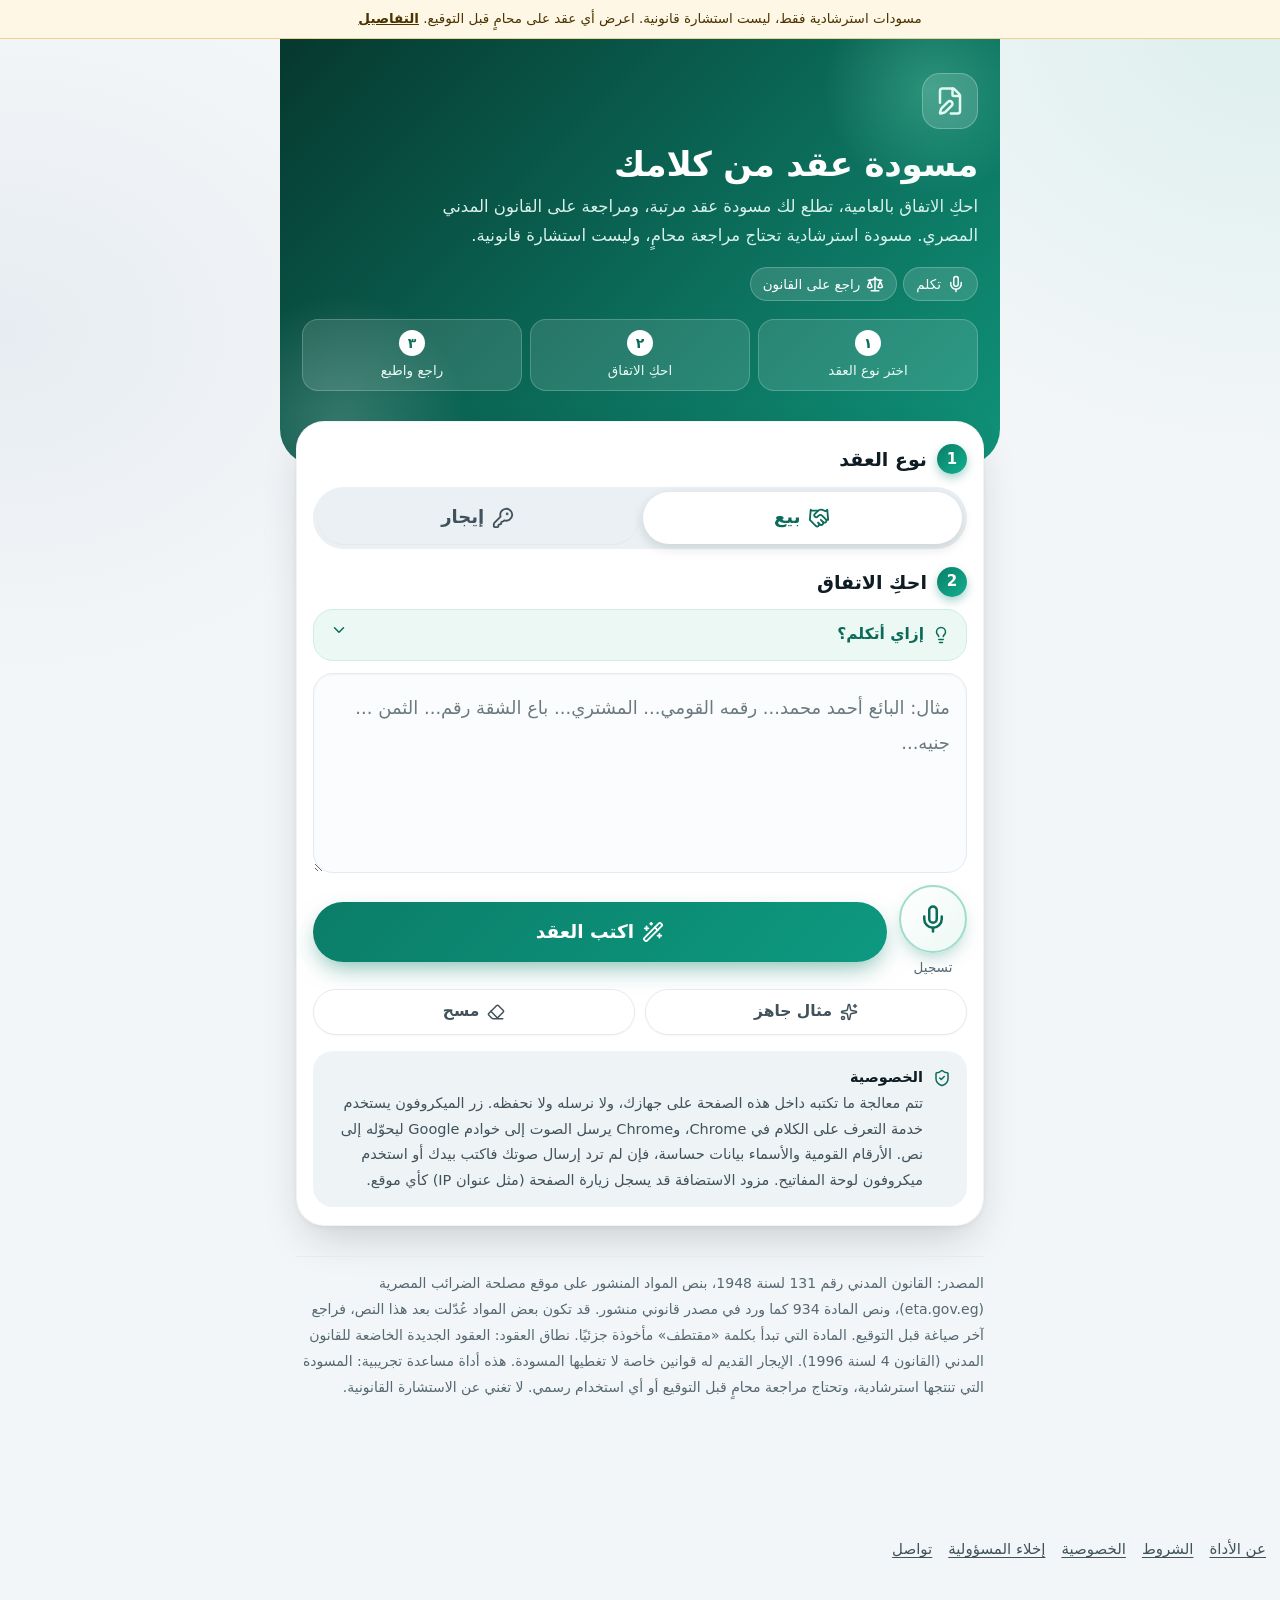
==== commit 826832cd: "Defer rendering of refs and footer with content-visibility" ====
--- a/tpl.html
+++ b/tpl.html
@@ -11,6 +11,7 @@
 <meta name="description" content="مسودة عقد بيع أو إيجار من كلامك بالعامية المصرية، مع مراجعة على القانون المدني. مسودة استرشادية ليست استشارة قانونية.">
 <title>مسودة عقد من كلامك</title>
 <style>
+#refs,footer{content-visibility:auto;contain-intrinsic-size:auto 320px}
 *{box-sizing:border-box;-webkit-tap-highlight-color:transparent}
 :root{
  --ink:#14232a;--ink2:#3d4e55;--mute:#53656c;--line:#e4dfd4;--bg:#f4f1ea;--card:#fff;
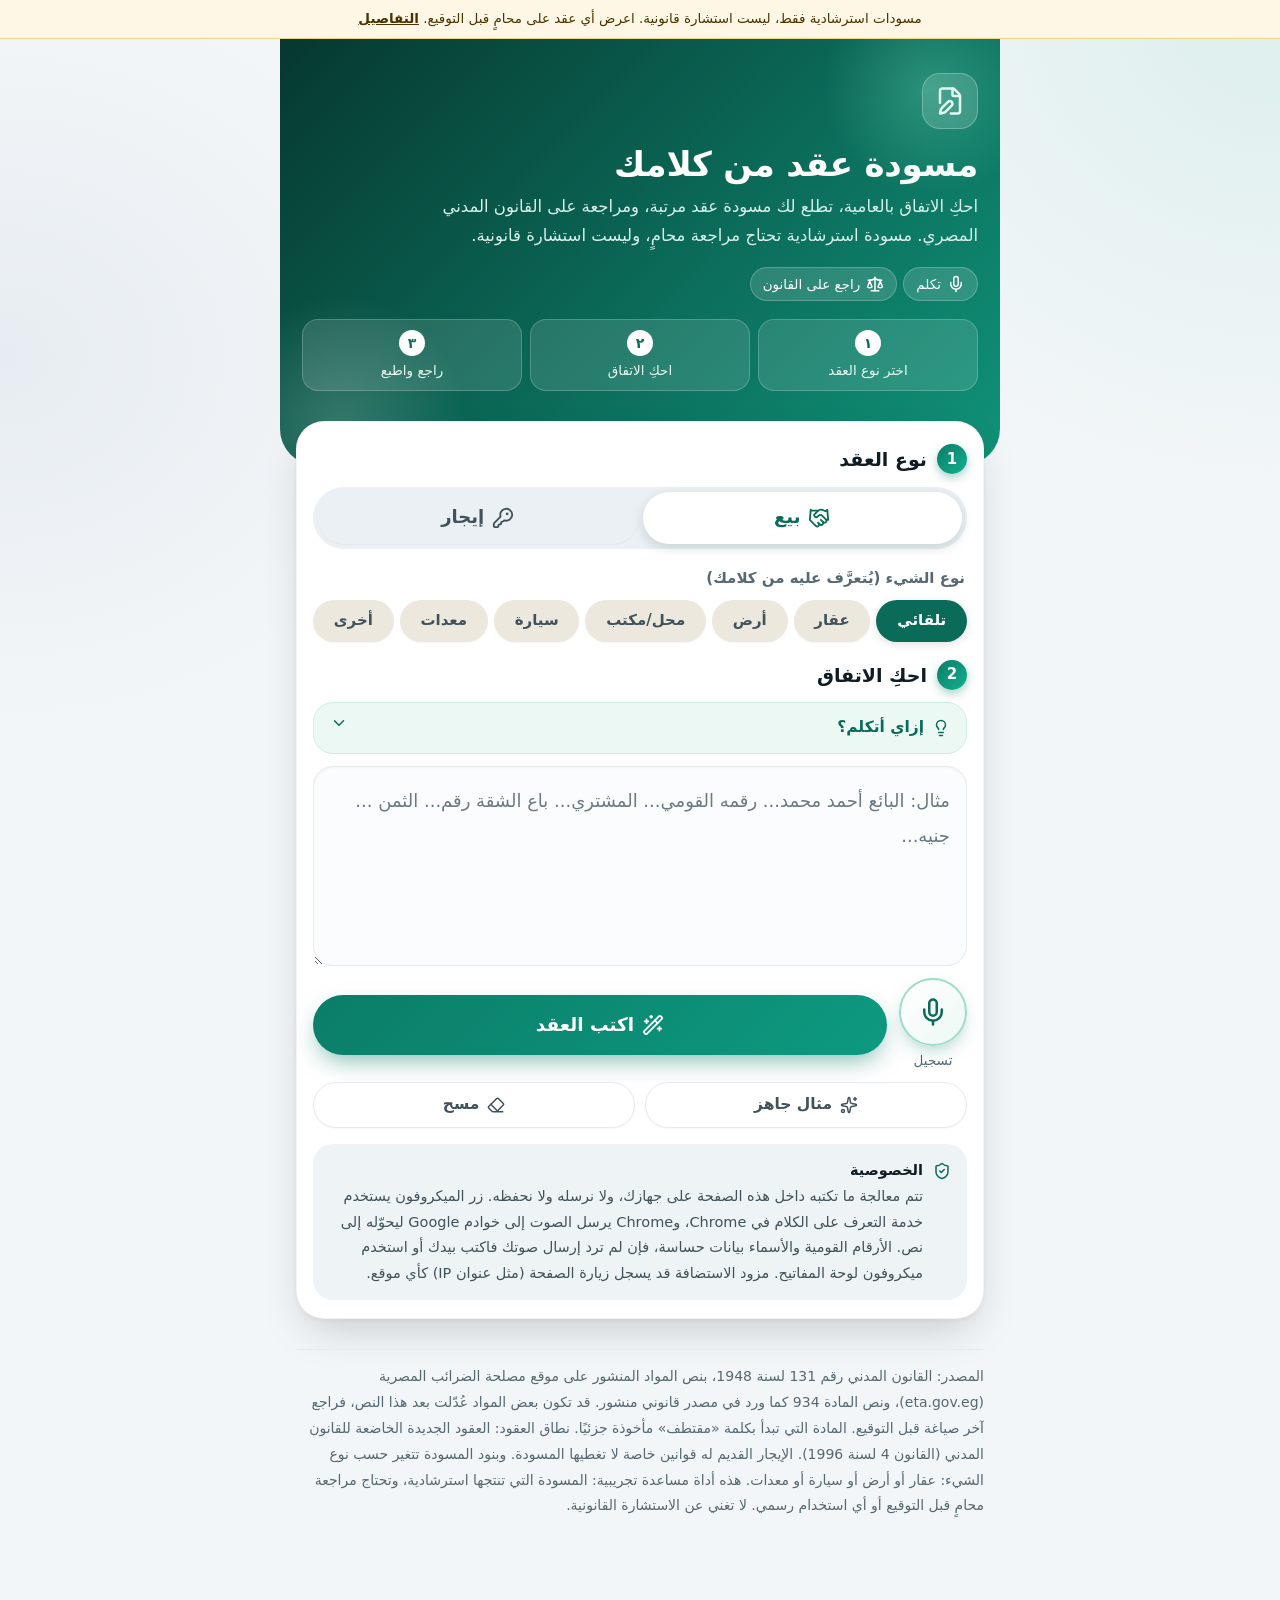
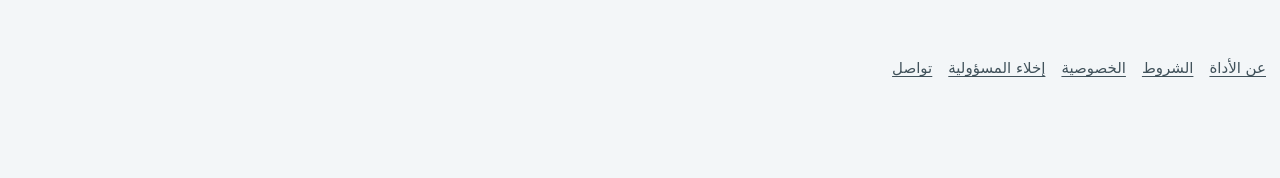
==== commit 2b57c8cc: "Sync sources with the published asset-aware page (tpl.html, logic.ts, build.mjs) node build.mjs now " ====
--- a/tpl.html
+++ b/tpl.html
@@ -8,7 +8,7 @@
 <meta http-equiv="Content-Security-Policy" content="default-src 'none'; script-src 'unsafe-inline'; style-src 'unsafe-inline'; font-src data:; img-src data:; connect-src 'none'; media-src 'none'; object-src 'none'; base-uri 'none'; form-action 'none'">
 <meta name="referrer" content="no-referrer">
 <link rel="icon" href="data:image/svg+xml,%3Csvg%20xmlns=%27http://www.w3.org/2000/svg%27%20viewBox=%270%200%2024%2024%27%3E%3Crect%20width=%2724%27%20height=%2724%27%20rx=%275%27%20fill=%27%230e5c4c%27/%3E%3Cpath%20d=%27M8%206h6l3%203v9H8z%27%20fill=%27none%27%20stroke=%27white%27%20stroke-width=%271.6%27/%3E%3C/svg%3E">
-<meta name="description" content="مسودة عقد بيع أو إيجار من كلامك بالعامية المصرية، مع مراجعة على القانون المدني. مسودة استرشادية ليست استشارة قانونية.">
+<meta name="description" content="مسودة عقد بيع أو إيجار لأي شيء (عقار أو أرض أو سيارة أو معدات) من كلامك بالعامية المصرية، مع مراجعة على القانون المدني. مسودة استرشادية ليست استشارة قانونية.">
 <title>مسودة عقد من كلامك</title>
 <style>
 #refs,footer{content-visibility:auto;contain-intrinsic-size:auto 320px}
@@ -41,6 +41,13 @@
 .seg{display:grid;grid-template-columns:1fr 1fr;background:#ece8de;border-radius:var(--r2);padding:5px;gap:5px;margin-bottom:16px}
 .seg button{min-height:54px;border:0;background:transparent;border-radius:14px;font-size:18px;font-weight:700;color:var(--mute);display:flex;align-items:center;justify-content:center;gap:8px}
 .seg button.on{background:#fff;color:var(--g700);box-shadow:0 2px 8px rgba(0,0,0,.13)}
+.alab{font-size:15px;font-weight:700;color:var(--mute);margin:0 2px 8px}
+.seg2{display:flex;flex-wrap:wrap;gap:6px;background:transparent;padding:0;margin-bottom:16px}
+.seg2 button{min-height:42px;border:0;border-radius:999px;background:#ece8de;color:var(--ink2);font-size:15px;font-weight:700;padding:0 14px;flex:1 1 auto;min-width:0;white-space:nowrap;display:flex;align-items:center;justify-content:center}
+.seg2 button.on{background:var(--g700);color:#fff;box-shadow:0 2px 8px rgba(0,0,0,.13)}
+#assetrow button{background:#ece8de;color:var(--ink2);border:0;min-height:42px;border-radius:999px;padding:0 14px;font-size:15px;font-weight:700;display:inline-flex;align-items:center;justify-content:center;flex:1 1 auto;min-width:0;white-space:nowrap}
+#assetrow button.on{background:var(--g700);color:#fff;border-color:var(--g700);box-shadow:0 2px 8px rgba(0,0,0,.13)}
+@media(max-width:430px){.seg2 button{font-size:14px;padding:0 10px}#assetrow button{font-size:14px;padding:0 10px}}
 button{font:inherit;min-height:52px;padding:0 18px;border-radius:var(--r2);border:1.5px solid #d6d0c4;background:#fff;color:var(--ink);cursor:pointer;font-weight:700;font-size:16.5px;display:inline-flex;align-items:center;justify-content:center;gap:8px}
 button:active{transform:scale(.98)}
 button:focus-visible,textarea:focus-visible,summary:focus-visible{outline:3px solid #7fb8a8;outline-offset:2px}
@@ -183,6 +190,8 @@
 <section class="panel">
 <h2><span class="n">1</span>نوع العقد</h2>
 <div class="seg" role="group" aria-label="نوع العقد"><button id="k-sale" class="on" type="button"><svg class="i" aria-hidden="true"><use href="#i-handshake"/></svg>بيع</button><button id="k-lease" type="button"><svg class="i" aria-hidden="true"><use href="#i-key-round"/></svg>إيجار</button></div>
+<div class="alab">نوع الشيء (يُتعرَّف عليه من كلامك)</div>
+<div class="seg2" id="assetrow" role="group" aria-label="نوع الشيء"><button type="button" data-asset="" class="on">تلقائي</button><button type="button" data-asset="home">عقار</button><button type="button" data-asset="land">أرض</button><button type="button" data-asset="shop">محل/مكتب</button><button type="button" data-asset="vehicle">سيارة</button><button type="button" data-asset="equipment">معدات</button><button type="button" data-asset="other">أخرى</button></div>
 <h2><span class="n">2</span>احكِ الاتفاق</h2>
 <details class="tips"><summary><svg class="i sm" aria-hidden="true"><use href="#i-lightbulb"/></svg>إزاي أتكلم؟<span class="chev"><svg class="i sm" aria-hidden="true"><use href="#i-chevron-down"/></svg></span></summary><ul><li>اذكر البائع والمشتري (أو المؤجر والمستأجر) بالاسم، ثم الرقم القومي لكل واحد.</li><li>جملة قصيرة لكل معلومة: الوصف، الثمن أو الأجرة، السداد، المدة، التسليم.</li><li>الأرقام بالأرقام أو بالكلام، مع كلمة «جنيه».</li><li>التاريخ مثل: من 1/1/2027، أو: من أول يناير 2027.</li></ul></details>
 <div class="field"><textarea id="txt" dir="rtl" lang="ar" placeholder="مثال: البائع أحمد محمد... رقمه القومي... المشتري... باع الشقة رقم... الثمن ... جنيه..." aria-label="نص الاتفاق"></textarea></div>
@@ -196,16 +205,16 @@
 <div class="sum" id="sum" role="status"></div>
 <div id="checks"></div></section>
 <section class="sect"><h2><span class="n">4</span>المسودة</h2>
-<div class="disc" role="note"><svg class="i sm" aria-hidden="true"><use href="#i-alert"/></svg><div><b>تنبيه مهم</b>هذه مسودة آلية للاسترشاد فقط. ليست استشارة قانونية ولا عقدًا نهائيًا، وقد تخطئ في فهم الكلام أو في اختيار البنود. قبل التوقيع اعرضها على محامٍ، وراجع الأسماء والأرقام والمبالغ من المستندات الأصلية. ولا تنتقل ملكية العقار إلا بالتسجيل في الشهر العقاري.</div></div>
+<div class="disc" role="note"><svg class="i sm" aria-hidden="true"><use href="#i-alert"/></svg><div><b>تنبيه مهم</b>هذه مسودة آلية للاسترشاد فقط. ليست استشارة قانونية ولا عقدًا نهائيًا، وقد تخطئ في فهم الكلام أو في اختيار البنود. قبل التوقيع اعرضها على محامٍ، وراجع الأسماء والأرقام والمبالغ من المستندات الأصلية. <span id="disc-prop">ولا تنتقل ملكية العقار إلا بالتسجيل في الشهر العقاري.</span></div></div>
 <p class="hint"><svg class="i sm" aria-hidden="true"><use href="#i-info"/></svg><span>الخانات الصفراء بين أقواس مربعة ناقصة. أكمل كلامك واضغط «اكتب العقد» مرة ثانية، أو انسخ النص وعدّله.</span></p>
 <div class="printdisc">مسودة استرشادية آلية وليست استشارة قانونية. تُراجَع من محامٍ قبل التوقيع.</div><div class="doc" id="doc"></div></section>
 <section class="sect"><h2><svg class="i" aria-hidden="true"><use href="#i-scale"/></svg>المواد المرجعية</h2>
 <div id="refs"></div></section>
 </div>
-<footer>المصدر: القانون المدني رقم 131 لسنة 1948، بنص المواد المنشور على موقع مصلحة الضرائب المصرية (eta.gov.eg)، ونص المادة 934 كما ورد في مصدر قانوني منشور. قد تكون بعض المواد عُدّلت بعد هذا النص، فراجع آخر صياغة قبل التوقيع. المادة التي تبدأ بكلمة «مقتطف» مأخوذة جزئيًا. نطاق العقود: العقود الجديدة الخاضعة للقانون المدني (القانون 4 لسنة 1996). الإيجار القديم له قوانين خاصة لا تغطيها المسودة. هذه أداة مساعدة تجريبية: المسودة التي تنتجها استرشادية، وتحتاج مراجعة محامٍ قبل التوقيع أو أي استخدام رسمي. لا تغني عن الاستشارة القانونية.</footer>
+<footer>المصدر: القانون المدني رقم 131 لسنة 1948، بنص المواد المنشور على موقع مصلحة الضرائب المصرية (eta.gov.eg)، ونص المادة 934 كما ورد في مصدر قانوني منشور. قد تكون بعض المواد عُدّلت بعد هذا النص، فراجع آخر صياغة قبل التوقيع. المادة التي تبدأ بكلمة «مقتطف» مأخوذة جزئيًا. نطاق العقود: العقود الجديدة الخاضعة للقانون المدني (القانون 4 لسنة 1996). الإيجار القديم له قوانين خاصة لا تغطيها المسودة. وبنود المسودة تتغير حسب نوع الشيء: عقار أو أرض أو سيارة أو معدات. هذه أداة مساعدة تجريبية: المسودة التي تنتجها استرشادية، وتحتاج مراجعة محامٍ قبل التوقيع أو أي استخدام رسمي. لا تغني عن الاستشارة القانونية.</footer>
 
 </div>
-<section id="pg-about" class="pg" hidden><h1>عن الأداة</h1><p>«مسودة عقد من كلامك» أداة مجانية تجريبية. تحكي الاتفاق بالعامية المصرية، فتطلع لك مسودة عقد بيع أو إيجار مرتبة، وتراجعها على نصوص القانون المدني المصري.</p><h2>من نحن</h2><p>الأداة من تطوير وتشغيل سامح طه، بشكل فردي. يعمل سامح في صياغة العقود وكتابتها، ويعمل في مكتب محاماة، وأُعدّت الأداة بعد الرجوع إلى مكتب المحاماة الذي يعمل فيه.</p><h2>ما هي وما ليست</h2><ul><li>أداة مساعدة تكتب مسودة وتنبّه للبنود الناقصة.</li><li>ليست مكتب محاماة ولا جهة حكومية، ولا تقدم استشارة قانونية، ولا تعوّض عن المحامي.</li><li>لا تسجّل العقد في الشهر العقاري ولا توثّقه.</li><li>المسودة للاسترشاد فقط، وراجعها مع محامٍ قبل التوقيع.</li></ul><h2>الدعم</h2><p>لأي مشكلة في استخدام الأداة (خطأ في الموقع أو سؤال عن طريقة الاستخدام): <a href="mailto:samehtaha747@gmail.com">samehtaha747@gmail.com</a>. الدعم تقني فقط ولا نرد على أي استفسار قانوني.</p><a class="back" href="#/">العودة للأداة</a></section>
+<section id="pg-about" class="pg" hidden><h1>عن الأداة</h1><p>«مسودة عقد من كلامك» أداة مجانية تجريبية. تحكي الاتفاق بالعامية المصرية، فتطلع لك مسودة عقد بيع أو إيجار لأي شيء: عقار أو أرض أو سيارة أو معدات، مرتبة، وتراجعها على نصوص القانون المدني المصري.</p><h2>من نحن</h2><p>الأداة من تطوير وتشغيل سامح طه، بشكل فردي. يعمل سامح في صياغة العقود وكتابتها، ويعمل في مكتب محاماة، وأُعدّت الأداة بعد الرجوع إلى مكتب المحاماة الذي يعمل فيه.</p><h2>ما هي وما ليست</h2><ul><li>أداة مساعدة تكتب مسودة وتنبّه للبنود الناقصة.</li><li>ليست مكتب محاماة ولا جهة حكومية، ولا تقدم استشارة قانونية، ولا تعوّض عن المحامي.</li><li>لا تسجّل العقد في الشهر العقاري ولا توثّقه.</li><li>المسودة للاسترشاد فقط، وراجعها مع محامٍ قبل التوقيع.</li></ul><h2>الدعم</h2><p>لأي مشكلة في استخدام الأداة (خطأ في الموقع أو سؤال عن طريقة الاستخدام): <a href="mailto:samehtaha747@gmail.com">samehtaha747@gmail.com</a>. الدعم تقني فقط ولا نرد على أي استفسار قانوني.</p><a class="back" href="#/">العودة للأداة</a></section>
 <section id="pg-terms" class="pg" hidden><h1>شروط الاستخدام</h1><p>باستخدامك الأداة توافق على التالي. آخر تحديث: ٢٦ نوفمبر ٢٠٢٦.</p><ul><li>الأداة تنتج مسودات استرشادية آلية. قد تخطئ في فهم الكلام أو في اختيار البنود أو في الأسماء والأرقام والمبالغ.</li><li>أنت المسؤول عن مراجعة كل بيان في المسودة من مستنداتك الأصلية قبل أي استخدام.</li><li>لا تعتمد على المسودة وحدها في توقيع أو دفع أو تسجيل. اعرضها على محامٍ مرخّص.</li><li>تُقدَّم الأداة «كما هي» دون أي ضمان بالدقة أو الاكتمال أو الملاءمة لحالتك. وبالقدر الذي يسمح به القانون، لا يتحمل مشغّل الأداة مسؤولية عن أي خسارة ناتجة عن استخدامها. تحقق من مدى سريان هذا البند مع محامٍ.</li><li>نصوص المواد المعروضة مأخوذة من القانون المدني رقم 131 لسنة 1948 كما نشرته مصلحة الضرائب المصرية، وقد تكون عُدّلت لاحقًا.</li><li>لا تدخل بيانات حقيقية حساسة لا حاجة لها. استخدم أسماء وأرقامًا تجريبية عند التجربة.</li></ul><p>هذه الصياغة نفسها تحتاج مراجعة محامٍ قبل الإطلاق الرسمي.</p><a class="back" href="#/">العودة للأداة</a></section>
 <section id="pg-privacy" class="pg" hidden><h1>الخصوصية</h1><p>آخر تحديث: ٢٦ نوفمبر ٢٠٢٦.</p><h2>ما تكتبه</h2><p>النص الذي تكتبه أو تتكلم به يُعالَج داخل متصفحك على جهازك لتكوين المسودة. لا يرسله موقعنا إلى أي خادم ولا يحفظه، ويختفي عند إغلاق الصفحة أو تحديثها.</p><h2>الميكروفون</h2><p>زر الميكروفون يطلب إذنك أولًا، ويستخدم خدمة التعرف على الكلام في متصفح Chrome. Chrome يرسل الصوت إلى خوادم Google ليحوّله إلى نص، وهذا يخضع لسياسة خصوصية Google وليس لنا سيطرة عليه. لا نحصل على تسجيل الصوت. إن أردت تجنّب ذلك فاكتب بيدك ولا تضغط زر الميكروفون.</p><h2>ما قد تسجله الاستضافة</h2><p>الموقع مُستضاف لدى مزوّد استضافة خارجي، وقد تسجّل خوادمه بيانات تقنية مثل عنوان IP ونوع المتصفح عند فتح الصفحة. لا نضع في الصفحة أي أدوات تتبع أو إعلانات أو كوكيز.</p><h2>مراسلة الدعم</h2><p>إن راسلت بريد الدعم فالرسالة تصل إلى سامح طه وتخضع لسياسة خصوصية مزوّد البريد. نستخدمها للرد عليك فقط. لا ترسل بيانات عقد حقيقية أو أرقامًا قومية.</p><h2>ملاحظة</h2><p>إن أضفنا مستقبلًا حسابات أو حفظًا للعقود، سنحدّث هذه الصفحة قبل ذلك. هذه الصياغة تحتاج مراجعة محامٍ، خصوصًا لو استخدم الموقع أشخاص خارج مصر.</p><a class="back" href="#/">العودة للأداة</a></section>
 <section id="pg-disclaimer" class="pg" hidden><h1>إخلاء مسؤولية قانوني</h1><p>المسودات التي تنتجها هذه الأداة استرشادية فقط، وليست استشارة قانونية ولا عقدًا نهائيًا.</p><ul><li>قد تحتوي المسودة على أخطاء أو نقص أو بنود لا تناسب حالتك.</li><li>لا تنتقل ملكية العقار إلا بالتسجيل في الشهر العقاري، ومجرد توقيع عقد عرفي لا يكفي لذلك.</li><li>الإيجار القديم (القوانين 49 لسنة 1977 و136 لسنة 1981 و164 لسنة 2025) والأراضي الزراعية لهما قواعد خاصة لا تغطيها الأداة.</li><li>لا تشمل المسودة الضرائب والرسوم، وهي تختلف بحسب الحالة.</li><li><b>اعرض أي مسودة على محامٍ مرخّص قبل التوقيع.</b></li></ul><a class="back" href="#/">العودة للأداة</a></section>
@@ -213,142 +222,9 @@
 </main>
 <nav class="fnav" style="margin:0 14px 90px" aria-label="روابط الموقع"><a href="#/about">عن الأداة</a><a href="#/terms">الشروط</a><a href="#/privacy">الخصوصية</a><a href="#/disclaimer">إخلاء المسؤولية</a><a href="#/contact">تواصل</a></nav>
 <div class="dock" id="dock" hidden><button id="copy" class="primary" type="button"><svg class="i" aria-hidden="true"><use href="#i-copy"/></svg><span id="copylbl">انسخ العقد</span></button><button id="word" type="button"><svg class="i" aria-hidden="true"><use href="#i-download"/></svg>Word</button><button id="prt" type="button"><svg class="i" aria-hidden="true"><use href="#i-file-text"/></svg>طباعة</button></div>
-<script>
-__LOGIC__
-const $ = (id) => document.getElementById(id);
-const svg = (n, c) => '<svg class="i ' + (c || '') + '" aria-hidden="true"><use href="#i-' + n + '"/></svg>';
-const ICON_ALERT = svg('alert', 'sm'), ICON_INFO = svg('info', 'sm'), ICON_OK = svg('check', 'sm');
-const esc = (s) => s.replace(/[&<>"']/g, (c) => ({ '&': '&amp;', '<': '&lt;', '>': '&gt;', '"': '&quot;', "'": '&#39;' }[c]));
-const TEMPLATE_VER = 'نسخة القالب 1.0 · ٢٦ نوفمبر ٢٠٢٦';
-let kind = 'sale', lastPlain = '', recording = false, rec = null, base = '';
-function setKind(k) { kind = k; $('k-sale').className = k === 'sale' ? 'on' : ''; $('k-lease').className = k === 'lease' ? 'on' : ''; $('txt').value = ''; $('out').hidden = true; $('dock').hidden = true; }
-$('k-sale').onclick = () => setKind('sale');
-$('k-lease').onclick = () => setKind('lease');
-$('ex').onclick = () => { $('txt').value = SAMPLES[kind]; render(); };
-$('clr').onclick = () => { $('txt').value = ''; $('out').hidden = true; $('dock').hidden = true; };
-$('go').onclick = render;
-const ph = (s) => s.split(/(\u0001[^\u0002]*\u0002)/).filter(Boolean).map((x) => x.startsWith('\u0001') ? '<mark>[' + esc(x.slice(1, -1)) + ']</mark>' : esc(x)).join('');
-function docHtml(lines) {
-  let h = '<div class="in">', sigs = [];
-  for (const s of lines) {
-    if (s.startsWith('# ')) { h += '<div class="t">' + esc(s.slice(2)) + '</div><div class="tl"></div>'; continue; }
-    if (/: \.{6,}$/.test(s)) { sigs.push(s.replace(/: \.{6,}$/, '').replace(/^الطرف (?:الأول|الثاني) /, '')); continue; }
-    const cm = /^(البند [^(:]+)\(([^)]*)\):\s*(.*)$/.exec(s);
-    if (cm) { h += '<div class="cl"><div class="ch">' + esc(cm[1].trim()) + '<em>' + esc(cm[2]) + '</em></div><p>' + ph(cm[3]) + '</p></div>'; continue; }
-    h += '<p>' + ph(s) + '</p>';
-  }
-  if (sigs.length) h += '<div class="sigs">' + sigs.map((x) => '<div class="sg">' + esc(x.replace(/[()]/g, '')) + '<small>التوقيع</small></div>').join('') + '</div>';
-  return h + '<div class="tver">' + TEMPLATE_VER + ' · مسودة استرشادية تحتاج مراجعة محامٍ</div></div>';
-}
-function render() {
-  const text = $('txt').value;
-  if (!text.trim()) { status('اكتب أو سجّل الاتفاق أولًا، ثم اضغط «اكتب العقد».', true); $('txt').focus(); return; }
-  status('');
-  const p = parse(kind, text), checks = runChecks(kind, p), lines = build(kind, p);
-  const real = checks.filter((c) => !c.info), missing = real.filter((c) => !c.ok).length, okc = real.length - missing;
-  $('sum').className = 'sum' + (missing ? ' bad' : '');
-  const pct = Math.round(okc / real.length * 100);
-  $('sum').innerHTML = '<div class="ring" style="--p:' + pct + '"><b>' + okc + '/' + real.length + '<small>موجود</small></b></div><div><div class="tt">' + (missing ? missing + (missing === 1 ? ' بند يحتاج انتباه' : ' بنود تحتاج انتباه') : 'كل البنود الأساسية موجودة') + '</div><div class="sub">الفحص يتأكد من وجود الأركان في كلامك فقط. لا يتأكد من صحة الأسماء أو الأرقام أو من الملكية.</div></div>';
-  const card = (c, cls, ic) => '<div class="chk ' + cls + '"><div class="ic" aria-hidden="true">' + ic + '</div><div><b>' + esc(c.name) + (c.art ? ' <span class="art">' + c.art + '</span>' : '') + '</b><div class="d">' + esc(c.detail) + '</div></div></div>';
-  const need = checks.filter((c) => !c.info && !c.ok), infos = checks.filter((c) => c.info), oks = checks.filter((c) => !c.info && c.ok);
-  $('checks').innerHTML = (need.length ? '<h3>' + ICON_ALERT + 'يحتاج انتباه</h3>' + need.map((c) => card(c, 'x', ICON_ALERT)).join('') : '') + (infos.length ? '<h3>' + ICON_INFO + 'معلومات قانونية</h3>' + infos.map((c) => card(c, 'i', ICON_INFO)).join('') : '') + (oks.length ? '<h3>' + ICON_OK + 'موجود في كلامك</h3><div class="oks">' + oks.map((c) => '<span class="ok">' + ICON_OK + esc(c.name) + (c.art ? ' <span class="art">' + c.art + '</span>' : '') + '</span>').join('') + '</div>' : '');
-  $('doc').innerHTML = docHtml(lines);
-  lastPlain = lines.map((l) => l.replace(/^# /, '').replace(/\u0001([^\u0002]*)\u0002/g, '[$1]')).join('\n\n') + '\n\n' + TEMPLATE_VER + ' · مسودة استرشادية تحتاج مراجعة محامٍ';
-  const show = kind === 'sale' ? ['م 418', 'م 419', 'م 428', 'م 430', 'م 431', 'م 435', 'م 439', 'م 447', 'م 458', 'م 462', 'م 223', 'م 224', 'م 934'] : ['م 558', 'م 559', 'م 562', 'م 564', 'م 567', 'م 579', 'م 583', 'م 590', 'م 591', 'م 593'];
-  $('refs').innerHTML = REFS.filter((r) => show.includes(r.n)).map((r) => '<div class="ref"><b>' + r.n + '</b><span>' + esc(r.t) + '</span></div>').join('');
-  $('out').hidden = false; $('dock').hidden = false;
-  $('out').scrollIntoView({ behavior: window.matchMedia && matchMedia('(prefers-reduced-motion: reduce)').matches ? 'auto' : 'smooth' });
-}
-$('copy').onclick = async () => {
-  try { await navigator.clipboard.writeText(lastPlain); $('copylbl').textContent = 'تم النسخ'; }
-  catch (e) { const t = $('txt'); const ta = document.createElement('textarea'); ta.value = lastPlain; document.body.appendChild(ta); ta.select(); try { document.execCommand('copy'); $('copylbl').textContent = 'تم النسخ'; } catch (e2) { $('copylbl').textContent = 'تعذر النسخ'; } ta.remove(); }
-  setTimeout(() => { $('copylbl').textContent = 'انسخ العقد'; }, 2000);
-};
-/*DOCX_START*/
-function makeDocx(paras) {
-  const enc = new TextEncoder();
-  const X = (s) => s.replace(/&/g, '&amp;').replace(/</g, '&lt;').replace(/>/g, '&gt;').replace(/[\u0000-\u0008\u000B\u000C\u000E-\u001F]/g, '');
-  const body = paras.map((t, i) => {
-    const head = i === 0, last = i === paras.length - 1 && paras.length > 2;
-    const sz = head ? 32 : last ? 20 : 26;
-    const rpr = '<w:rPr><w:rFonts w:ascii="Arial" w:hAnsi="Arial" w:cs="Arial"/>' + (head ? '<w:b/><w:bCs/>' : '') + '<w:sz w:val="' + sz + '"/><w:szCs w:val="' + sz + '"/><w:rtl/><w:lang w:bidi="ar-EG"/></w:rPr>';
-    return '<w:p><w:pPr><w:bidi/><w:spacing w:after="160" w:line="360" w:lineRule="auto"/><w:jc w:val="' + (head ? 'center' : 'both') + '"/></w:pPr><w:r>' + rpr + '<w:t xml:space="preserve">' + X(t) + '</w:t></w:r></w:p>';
-  }).join('');
-  const files = [
-    ['[Content_Types].xml', '<?xml version="1.0" encoding="UTF-8" standalone="yes"?><Types xmlns="http://schemas.openxmlformats.org/package/2006/content-types"><Default Extension="rels" ContentType="application/vnd.openxmlformats-package.relationships+xml"/><Default Extension="xml" ContentType="application/xml"/><Override PartName="/word/document.xml" ContentType="application/vnd.openxmlformats-officedocument.wordprocessingml.document.main+xml"/></Types>'],
-    ['_rels/.rels', '<?xml version="1.0" encoding="UTF-8" standalone="yes"?><Relationships xmlns="http://schemas.openxmlformats.org/package/2006/relationships"><Relationship Id="rId1" Type="http://schemas.openxmlformats.org/officeDocument/2006/relationships/officeDocument" Target="word/document.xml"/></Relationships>'],
-    ['word/document.xml', '<?xml version="1.0" encoding="UTF-8" standalone="yes"?><w:document xmlns:w="http://schemas.openxmlformats.org/wordprocessingml/2006/main"><w:body>' + body + '<w:sectPr><w:pgSz w:w="11906" w:h="16838"/><w:pgMar w:top="1134" w:right="1134" w:bottom="1134" w:left="1134" w:header="708" w:footer="708" w:gutter="0"/><w:bidi/></w:sectPr></w:body></w:document>'],
-  ].map(([n, c]) => [enc.encode(n), enc.encode(c)]);
-  const tbl = new Uint32Array(256);
-  for (let n = 0; n < 256; n++) { let c = n; for (let k = 0; k < 8; k++) c = c & 1 ? 0xEDB88320 ^ (c >>> 1) : c >>> 1; tbl[n] = c >>> 0; }
-  const crc = (b) => { let c = 0xFFFFFFFF; for (let i = 0; i < b.length; i++) c = tbl[(c ^ b[i]) & 255] ^ (c >>> 8); return (c ^ 0xFFFFFFFF) >>> 0; };
-  const parts = [], cen = []; let off = 0;
-  const u16 = (v) => [v & 255, (v >> 8) & 255], u32 = (v) => [v & 255, (v >> 8) & 255, (v >> 16) & 255, (v >>> 24) & 255];
-  for (const [nm, data] of files) {
-    const c = crc(data);
-    const lh = new Uint8Array([0x50, 0x4b, 3, 4, ...u16(20), ...u16(0x0800), ...u16(0), ...u16(0), ...u16(0x21), ...u32(c), ...u32(data.length), ...u32(data.length), ...u16(nm.length), ...u16(0)]);
-    parts.push(lh, nm, data);
-    cen.push(new Uint8Array([0x50, 0x4b, 1, 2, ...u16(20), ...u16(20), ...u16(0x0800), ...u16(0), ...u16(0), ...u16(0x21), ...u32(c), ...u32(data.length), ...u32(data.length), ...u16(nm.length), ...u16(0), ...u16(0), ...u16(0), ...u16(0), ...u32(0), ...u32(off)]), nm);
-    off += lh.length + nm.length + data.length;
-  }
-  const cenLen = cen.reduce((s, x) => s + x.length, 0);
-  const end = new Uint8Array([0x50, 0x4b, 5, 6, 0, 0, 0, 0, ...u16(files.length), ...u16(files.length), ...u32(cenLen), ...u32(off), 0, 0]);
-  const all = [...parts, ...cen, end], out = new Uint8Array(all.reduce((s, x) => s + x.length, 0)); let p = 0;
-  for (const x of all) { out.set(x, p); p += x.length; }
-  return out;
-}
-/*DOCX_END*/
-$('word').onclick = () => {
-  const paras = lastPlain.split('\n\n').map((l) => l.replace(/\n/g, ' ')).filter(Boolean);
-  const bytes = makeDocx(paras);
-  const a = document.createElement('a'); a.href = URL.createObjectURL(new Blob([bytes], { type: 'application/vnd.openxmlformats-officedocument.wordprocessingml.document' }));
-  a.download = (kind === 'sale' ? 'sale-contract' : 'lease-contract') + '.docx'; document.body.appendChild(a); a.click(); a.remove();
-  setTimeout(() => URL.revokeObjectURL(a.href), 60000);
-};
-$('prt').onclick = () => window.print();
-function route() {
-  const h = (location.hash || '').replace(/^#\/?/, '');
-  const ok = ['about', 'terms', 'privacy', 'disclaimer', 'contact'].includes(h);
-  $('home').hidden = ok;
-  for (const k of ['about', 'terms', 'privacy', 'disclaimer', 'contact']) $('pg-' + k).hidden = h !== k;
-  $('dock').style.display = ok ? 'none' : '';
-  const t = { about: 'عن الأداة', terms: 'شروط الاستخدام', privacy: 'الخصوصية', disclaimer: 'إخلاء المسؤولية', contact: 'تواصل' };
-  document.title = ok ? t[h] + ' · مسودة عقد من كلامك' : TITLE0;
-  window.scrollTo(0, 0);
-}
-const TITLE0 = document.title;
-addEventListener('hashchange', route); route();
-const SR = window.SpeechRecognition || window.webkitSpeechRecognition;
-function status(m, err) { $('status').className = err ? 'err' : ''; $('status').textContent = m || ''; }
-function stopRec() { recording = false; if (rec) { try { rec.stop(); } catch (e) {} } $('mic').className = 'mic'; $('mic').innerHTML = svg('mic'); $('miclbl').textContent = 'تسجيل'; }
-$('mic').onclick = () => {
-  if (!SR) { status('هذا المتصفح لا يدعم التعرف على الكلام. افتح الصفحة في Chrome، أو اكتب بيدك، أو استخدم ميكروفون لوحة المفاتيح.', true); return; }
-  if (recording) { stopRec(); status('توقف التسجيل.'); return; }
-  base = $('txt').value; recording = true; $('mic').className = 'mic rec'; $('mic').innerHTML = svg('mic-off'); $('miclbl').textContent = 'إيقاف'; status('جاري الاستماع... تكلم.');
-  const start = () => {
-    rec = new SR(); rec.lang = 'ar-EG'; rec.interimResults = true; rec.continuous = false;
-    rec.onresult = (e) => {
-      let fin = '', interim = '';
-      for (let i = e.resultIndex; i < e.results.length; i++) { const t = e.results[i][0].transcript; if (e.results[i].isFinal) fin += t; else interim += t; }
-      if (fin) { base = (base ? base.replace(/\s*$/, ' ') : '') + fin.trim(); }
-      $('txt').value = base + (interim ? ' ' + interim : '');
-    };
-    rec.onerror = (e) => {
-      if (e.error === 'no-speech') return;
-      if (e.error === 'not-allowed' || e.error === 'service-not-allowed') { stopRec(); status('الميكروفون غير مسموح. اسمح للصفحة باستخدام الميكروفون من إعدادات الموقع في Chrome ثم جرّب مرة أخرى.', true); }
-      else if (e.error === 'network') { stopRec(); status('تعذر الاتصال بخدمة التعرف على الكلام. تأكد من الإنترنت أو اكتب بيدك.', true); }
-      else if (e.error === 'audio-capture') { stopRec(); status('لم يُعثر على ميكروفون في هذا الجهاز. اكتب بيدك أو وصّل ميكروفونًا.', true); }
-      else if (e.error !== 'aborted') { stopRec(); status('تعذر التسجيل الصوتي. اكتب بيدك أو جرّب مرة أخرى.', true); }
-    };
-    rec.onend = () => { if (recording) { try { start(); } catch (e) { stopRec(); } } };
-    rec.start();
-  };
-  try { start(); } catch (e) { stopRec(); status('تعذر بدء التسجيل.', true); }
-};
-</script>
+<script>__LOGIC__</script>
 <script type="text/plain" id="fontcss">
-__FONTS__
-</script>
+__FONTS__</script>
 <script>(function(){var s=document.createElement('style');s.textContent=document.getElementById('fontcss').textContent;document.head.appendChild(s);})();</script>
 </body>
 </html>
